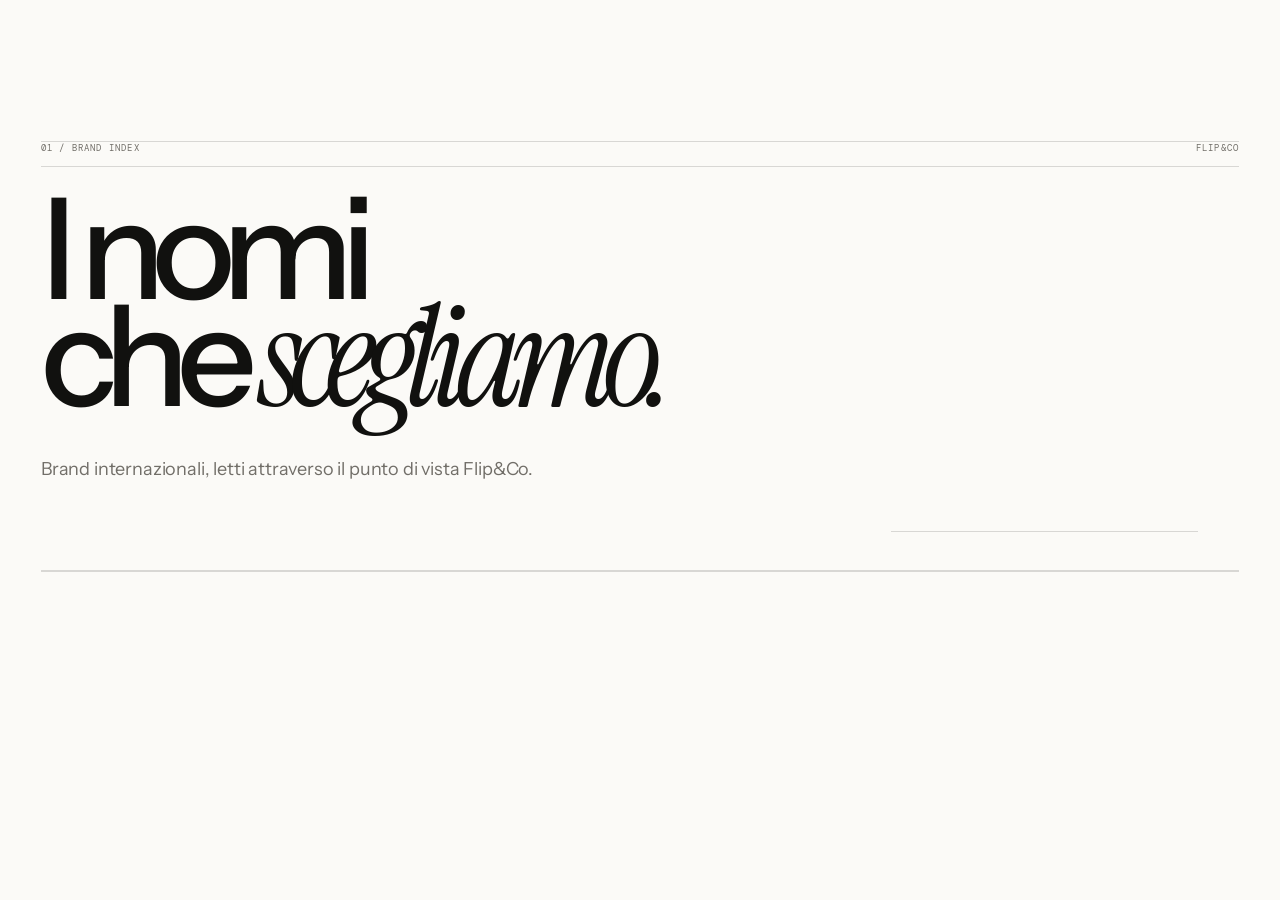
==== brand.html @ 0ce58ebe "Add files via upload" ====
<!DOCTYPE html>
<html lang="it"><head><meta charset="utf-8"/><meta content="width=device-width,initial-scale=1" name="viewport"/><title>Brands — Flip&amp;Co</title><link href="styles.css?v=36" rel="stylesheet"/><meta content="Scopri i brand selezionati da Flip&amp;Co e la loro presenza nell'Online Edit." name="description"/><meta content="#F4F1EA" name="theme-color"/></head><body><div id="siteHeader"></div><main><section class="page-hero wrap"><div class="section-line"><span>01 / BRAND INDEX</span><span>FLIP&amp;CO</span></div><h1>I nomi<br/>che <i>scegliamo.</i></h1><p>Brand internazionali, letti attraverso il punto di vista Flip&amp;Co.</p></section><section class="brands-page wrap" id="brands"></section></main><div id="siteFooter"></div><div id="cartRoot"></div><script src="js/data.js"></script><script src="js/commerce.js"></script><script src="js/site.js"></script><script src="js/brand.js"></script></body></html>
---- styles.css ----
@import url('https://fonts.googleapis.com/css2?family=DM+Mono:wght@400;500&family=Instrument+Sans:wdth,wght@75..100,400..600&family=Instrument+Serif:ital@0;1&display=swap');
:root{--paper:#f1eee8;--white:#fff;--ink:#0a0a0a;--soft:#c9c4bb;--muted:#6e6b65;--line:#d7d2c9;--dark:#0b0b0b;--pad:clamp(16px,3vw,48px);--max:1600px;--ease:cubic-bezier(.2,.72,.2,1)}*{box-sizing:border-box}html{scroll-behavior:smooth}body{margin:0;background:var(--paper);color:var(--ink);font-family:'Instrument Sans',Arial,sans-serif;font-size:14px;line-height:1.35;-webkit-font-smoothing:antialiased}body.no-scroll{overflow:hidden}a{color:inherit;text-decoration:none}button,input{font:inherit;color:inherit}.wrap{width:min(calc(100% - 2 * var(--pad)),var(--max));margin:auto}.utility{height:28px;background:#0a0a0a;color:#aaa69f;display:flex;justify-content:space-between;align-items:center;padding:0 var(--pad);font:9px/1 'DM Mono',monospace;letter-spacing:.08em;text-transform:uppercase}.header{height:74px;background:rgba(241,238,232,.93);backdrop-filter:blur(18px);border-bottom:1px solid var(--line);position:sticky;top:0;z-index:60}.header-inner{height:100%;padding:0 var(--pad);display:grid;grid-template-columns:1fr auto 1fr;align-items:center}.brandmark img{display:block;width:112px;filter:brightness(0)}.menu-btn,.icon,.bag{border:0;background:none;padding:0;cursor:pointer}.menu-btn{width:42px;height:42px;display:grid;align-content:center;gap:7px}.menu-btn i{display:block;width:28px;height:1px;background:var(--ink);transition:.3s}.menu-btn[aria-expanded=true] i:first-child{transform:translateY(4px) rotate(45deg)}.menu-btn[aria-expanded=true] i:last-child{transform:translateY(-4px) rotate(-45deg)}.desktop-nav{display:flex;gap:34px;justify-self:center;font:10px/1 'DM Mono',monospace;letter-spacing:.12em;text-transform:uppercase}.desktop-nav a{position:relative}.desktop-nav a:after{content:'';position:absolute;left:0;right:100%;bottom:-8px;height:1px;background:var(--ink);transition:right .35s var(--ease)}.desktop-nav a:hover:after{right:0}.head-actions{display:flex;justify-self:end;align-items:center;gap:20px}.icon svg,.bag svg{width:22px;height:22px;fill:none;stroke:currentColor;stroke-width:1.4}.bag{display:flex;align-items:start;gap:5px}.bag b{font:10px 'DM Mono',monospace}.overlay{position:fixed;inset:0;background:rgba(0,0,0,.35);z-index:65;opacity:0;visibility:hidden;transition:.35s}.overlay.open{opacity:1;visibility:visible}.mega,.search{position:fixed;z-index:70;top:102px;left:0;right:0;background:var(--paper);border-bottom:1px solid var(--line);transform:translateY(-110%);visibility:hidden;transition:transform .5s var(--ease),visibility .5s}.mega.open,.search.open{transform:none;visibility:visible}.mega-top{display:flex;justify-content:space-between;align-items:center;font:10px 'DM Mono',monospace;letter-spacing:.14em}.mega-top button{border:0;background:none;font:10px 'DM Mono',monospace;letter-spacing:.14em;cursor:pointer}.mega-grid{padding:56px var(--pad) 70px;display:grid;grid-template-columns:1.3fr 1fr 1fr;gap:50px}.mega-grid small{font:9px 'DM Mono',monospace;color:var(--muted);letter-spacing:.15em}.mega-grid a{display:block;font-size:clamp(38px,5.3vw,82px);line-height:.83;letter-spacing:-.065em;margin-top:14px}.mega-note p{font-size:18px;line-height:1.2;margin:25px 0}.search-inner{padding:28px var(--pad) 60px}.search-inner>input{width:100%;border:0;border-bottom:1px solid var(--ink);background:none;outline:none;padding:24px 0 16px;font-size:clamp(40px,6vw,92px);line-height:.9;letter-spacing:-.07em}.search-row{display:grid;grid-template-columns:58px 1fr auto;align-items:center;gap:16px;border-bottom:1px solid var(--line);padding:12px 0}.search-row img{width:58px;height:70px;object-fit:cover;background:white}.search-row small,.search-row b{display:block}.search-row small{font:9px 'DM Mono',monospace;color:var(--muted);letter-spacing:.1em}.search-row b{font-size:14px;font-weight:600}.search-row strong{font-size:11px}.muted{color:var(--muted)}
/* common */.section-line{display:flex;justify-content:space-between;gap:20px;border-bottom:1px solid var(--line);padding-bottom:12px;font:9px 'DM Mono',monospace;letter-spacing:.13em;text-transform:uppercase;color:var(--muted)}.eyebrow{font:9px 'DM Mono',monospace;letter-spacing:.14em;text-transform:uppercase;color:var(--muted)}.arrow{display:inline-flex;align-items:center;gap:10px;width:max-content;border-bottom:1px solid currentColor;padding-bottom:8px;font:10px 'DM Mono',monospace;letter-spacing:.12em}.button{display:inline-flex;align-items:center;justify-content:center;gap:12px;border:0;padding:17px 20px;font:10px 'DM Mono',monospace;letter-spacing:.12em;cursor:pointer}.button.dark{background:var(--ink);color:#fff}.button.light{background:#fff;color:#000}.button.full{width:100%}
/* HOME HERO */.hero-stage{min-height:calc(100svh - 102px);display:grid;grid-template-columns:45% 55%;position:relative;overflow:hidden;background:#111;color:#fff}.hero-side{position:relative;z-index:3;padding:34px var(--pad) 42px;display:flex;flex-direction:column;justify-content:space-between}.hero-side .eyebrow{color:#888}.hero-title{font-size:clamp(64px,9vw,150px);line-height:.76;letter-spacing:-.085em}.hero-title span{display:block}.hero-title em{font-style:normal;font-size:.38em;letter-spacing:-.04em;display:block;margin-left:28%;color:#aaa}.hero-side-bottom{display:flex;justify-content:space-between;gap:30px;align-items:end}.hero-side-bottom p{margin:0;color:#a5a19a;font-size:12px;line-height:1.25}.hero-side-bottom .arrow{color:#fff}.hero-image{position:relative;overflow:hidden;background:#ebe8e2;display:block}.hero-image img{width:100%;height:100%;object-fit:cover;display:block;filter:saturate(.82);transform:scale(1.01);transition:transform 1.3s var(--ease)}.hero-image:hover img{transform:scale(1.04)}.hero-frame{position:absolute;inset:24px;border:1px solid rgba(255,255,255,.35);pointer-events:none}.hero-product{position:absolute;left:28px;right:28px;bottom:30px;z-index:2;text-shadow:0 2px 14px rgba(0,0,0,.2)}.hero-product small{font:9px 'DM Mono',monospace;letter-spacing:.12em}.hero-product h1{font-size:clamp(32px,4vw,65px);line-height:.82;letter-spacing:-.065em;margin:10px 0 18px;max-width:700px}.hero-product span{font:10px 'DM Mono',monospace;letter-spacing:.12em;border-bottom:1px solid #fff;padding-bottom:7px}.hero-counter{position:absolute;top:30px;right:28px;font:10px 'DM Mono',monospace;z-index:3}.hero-stamp{position:absolute;right:20px;bottom:20px;z-index:5;writing-mode:vertical-rl;transform:rotate(180deg);font:8px 'DM Mono',monospace;letter-spacing:.16em;color:#77736d}.hero-stamp span{color:#111}
/* HOME BODY */.manifesto{padding:clamp(110px,15vw,220px) 0}.manifesto-grid{display:grid;grid-template-columns:1.15fr .85fr;gap:8vw;margin-top:55px}.manifesto h2{font-size:clamp(75px,11vw,180px);line-height:.73;letter-spacing:-.09em;margin:0}.manifesto h2 i,.page-hero h1 i,.closing-home h2 i{font-style:normal;color:#77736d}.manifesto p{font-size:clamp(19px,2vw,28px);line-height:1.12;letter-spacing:-.03em;max-width:550px;margin:0 0 35px}.new-edit{padding-bottom:160px}.edit-grid{display:grid;grid-template-columns:1.1fr .9fr;gap:12px;margin-top:24px}.edit-card{display:block}.edit-card.offset{margin-top:110px}.edit-img{background:#fff;overflow:hidden;aspect-ratio:4/5}.edit-card img{width:100%;height:100%;object-fit:cover;display:block;transition:transform .9s var(--ease)}.edit-card:hover img{transform:scale(1.025)}.edit-meta{padding:13px 0 0;border-top:1px solid var(--ink);display:grid;grid-template-columns:1fr auto;gap:8px}.edit-meta small{font:9px 'DM Mono',monospace;color:var(--muted)}.edit-meta b{grid-column:1/-1;font-size:clamp(24px,3vw,46px);line-height:.88;letter-spacing:-.055em}.edit-meta span{grid-column:1/-1;font:9px 'DM Mono',monospace;letter-spacing:.1em}.rail-section{padding:0 0 160px;overflow:hidden}.rail-head{display:flex;justify-content:space-between;align-items:end}.rail-head h2{font-size:clamp(62px,8vw,125px);line-height:.72;letter-spacing:-.08em;margin:28px 0 0}.rail{display:grid;grid-auto-flow:column;grid-auto-columns:minmax(280px,27vw);gap:12px;overflow:auto;padding:50px max(var(--pad),calc((100vw - var(--max))/2 + var(--pad))) 12px;scrollbar-width:none}.rail::-webkit-scrollbar{display:none}.rail-card{position:relative}.rail-no{font:9px 'DM Mono',monospace;color:var(--muted);margin-bottom:8px}.rail-img{background:#fff;aspect-ratio:3/4;overflow:hidden}.rail-img img{width:100%;height:100%;object-fit:cover;display:block;transition:transform .8s var(--ease)}.rail-card:hover img{transform:scale(1.025)}.rail-info{padding-top:11px}.rail-info small,.rail-info b{display:block}.rail-info small{font:9px 'DM Mono',monospace;color:var(--muted)}.rail-info b{font-size:14px;margin-top:4px}.statement-dark{background:#0b0b0b;color:#fff;padding:clamp(110px,15vw,210px) 0}.statement-dark .section-line{border-color:#292929;color:#777}.dark-grid{display:grid;grid-template-columns:1.3fr .7fr;gap:10vw;align-items:end;margin-top:60px}.giant{font-size:clamp(90px,15vw,240px);line-height:.68;letter-spacing:-.1em}.giant em{font-style:normal;color:#888}.dark-grid p{font-size:clamp(20px,2vw,30px);line-height:1.05;letter-spacing:-.035em;margin:0 0 40px}.worlds{padding:160px 0}.world-links{margin-top:35px;border-top:1px solid var(--ink)}.world-links a{display:grid;grid-template-columns:60px 1fr 30px;align-items:center;border-bottom:1px solid var(--ink);padding:22px 0}.world-links small{font:9px 'DM Mono',monospace;color:var(--muted)}.world-links strong{font-size:clamp(48px,8vw,120px);line-height:.8;letter-spacing:-.075em;font-weight:600}.world-links i{font-style:normal;font-size:24px;transition:transform .3s}.world-links a:hover i{transform:translate(5px,-5px)}.brands-home{display:grid;grid-template-columns:.75fr 1.25fr;gap:8vw;padding-bottom:170px}.brand-home-head h2{font-size:clamp(58px,7vw,110px);line-height:.73;letter-spacing:-.08em;margin:30px 0 45px}.brand-list{border-top:1px solid var(--ink)}.brand-list a{display:grid;grid-template-columns:45px 1fr 30px;align-items:center;border-bottom:1px solid var(--ink);padding:17px 0}.brand-list span{font:9px 'DM Mono',monospace;color:var(--muted)}.brand-list b{font-size:clamp(26px,3.3vw,52px);letter-spacing:-.055em}.brand-list i{font-style:normal}.store-section{display:grid;grid-template-columns:1.1fr .9fr;background:#ddd8cf}.store-photo{position:relative;min-height:720px;background:#fff;overflow:hidden}.store-photo img{width:100%;height:100%;object-fit:cover;display:block;filter:grayscale(.08)}.store-photo span{position:absolute;left:18px;bottom:18px;background:#f1eee8;padding:9px 11px;font:9px 'DM Mono',monospace;letter-spacing:.12em}.store-copy{padding:clamp(45px,7vw,110px);display:flex;flex-direction:column;justify-content:end}.store-copy h2{font-size:clamp(62px,8vw,125px);line-height:.72;letter-spacing:-.085em;margin:28px 0}.store-copy p{font-size:18px;line-height:1.15;max-width:520px}.store-data{display:grid;grid-template-columns:auto 1fr;gap:8px 25px;margin:35px 0;font:9px 'DM Mono',monospace;letter-spacing:.09em}.store-data span{color:var(--muted)}.closing-home{background:#0b0b0b;color:#fff;padding:clamp(110px,16vw,220px) 0}.closing-home .section-line{border-color:#292929;color:#777}.closing-home h2{font-size:clamp(100px,16vw,260px);line-height:.65;letter-spacing:-.1em;margin:35px 0 60px}
/* FOOTER */.footer{background:#0b0b0b;color:#fff;padding:90px var(--pad) 24px}.footer-main{max-width:var(--max);margin:auto;display:grid;grid-template-columns:2fr 1fr 1fr 1fr;gap:40px;padding-bottom:100px}.footer-brand img{width:145px;filter:invert(1)}.footer-brand p{color:#777;line-height:1.3;margin-top:22px}.footer small{display:block;color:#666;font:9px 'DM Mono',monospace;letter-spacing:.13em;margin-bottom:18px}.footer a,.footer span{display:block;font-size:11px;margin-bottom:10px}.footer>div:last-child{margin:auto}.footer-bottom{max-width:var(--max);border-top:1px solid #292929;padding-top:16px;display:grid;grid-template-columns:1fr 1fr 1fr;color:#666;font:8px 'DM Mono',monospace;letter-spacing:.1em;text-transform:uppercase}.footer-bottom span:nth-child(2){text-align:center}.footer-bottom span:last-child{text-align:right}
/* SHOP */.page-hero{padding:clamp(90px,12vw,190px) 0 75px}.page-hero h1{font-size:clamp(90px,14vw,220px);line-height:.7;letter-spacing:-.1em;margin:28px 0 45px}.page-hero p{font-size:20px;max-width:620px;line-height:1.1}.shop-bar{display:flex;justify-content:space-between;align-items:center;border-top:1px solid var(--ink);border-bottom:1px solid var(--ink);padding:12px 0;margin-bottom:18px}.filter-group{display:flex;gap:7px;flex-wrap:wrap}.filter-group button,.shop-sort button{border:0;background:none;padding:8px 0;margin-right:18px;font:9px 'DM Mono',monospace;letter-spacing:.12em;cursor:pointer}.filter-group button.active{border-bottom:1px solid var(--ink)}.shop-sort{display:flex;align-items:center;gap:15px}.shop-sort button{margin:0;color:var(--muted)}.shop-grid{display:grid;grid-template-columns:repeat(3,1fr);gap:58px 12px;padding-bottom:160px}.shop-img{position:relative;background:#fff;overflow:hidden;aspect-ratio:4/5}.shop-img img{width:100%;height:100%;object-fit:cover;display:block;transition:transform .8s var(--ease)}.shop-card:hover img{transform:scale(1.025)}.shop-img span{position:absolute;top:12px;left:12px;background:var(--paper);padding:7px 9px;font:8px 'DM Mono',monospace;letter-spacing:.1em}.shop-meta{display:grid;grid-template-columns:1fr auto;gap:12px;padding-top:12px}.shop-meta small,.shop-meta b{display:block}.shop-meta small{font:9px 'DM Mono',monospace;color:var(--muted)}.shop-meta b{font-size:14px;margin-top:5px;font-weight:600;line-height:1.05}.shop-meta strong{font-size:11px;font-weight:600}.empty-grid{grid-column:1/-1;padding:120px 0;color:var(--muted)}
/* COLLECTIONS */.collection-list{padding-bottom:160px}.collection-row{display:grid;grid-template-columns:1fr 1fr;min-height:620px;border-top:1px solid var(--ink)}.collection-row:nth-child(even) .collection-copy{order:2}.collection-row:nth-child(even) .collection-image{order:1}.collection-copy{padding:60px 7vw 60px 0;display:flex;flex-direction:column;justify-content:end}.collection-copy small{font:9px 'DM Mono',monospace;color:var(--muted)}.collection-copy h2{font-size:clamp(65px,9vw,145px);line-height:.7;letter-spacing:-.09em;margin:22px 0}.collection-copy p{font-size:18px;max-width:480px}.collection-copy span{font:9px 'DM Mono',monospace;letter-spacing:.12em;border-bottom:1px solid var(--ink);padding-bottom:8px;width:max-content;margin-top:20px}.collection-image{background:#fff;overflow:hidden}.collection-image img{width:100%;height:100%;object-fit:cover;display:block;transition:transform 1s var(--ease)}.collection-row:hover img{transform:scale(1.025)}
/* COLLECTION DETAIL */.collection-head{display:grid;grid-template-columns:1fr 1fr;min-height:80svh}.collection-head>div:first-child{padding:clamp(50px,7vw,110px) var(--pad);display:flex;flex-direction:column;justify-content:end}.collection-head h1{font-size:clamp(90px,13vw,210px);line-height:.68;letter-spacing:-.1em;margin:25px 0}.collection-head p{font-size:20px;max-width:500px}.collection-feature{background:#fff;overflow:hidden}.collection-feature img{width:100%;height:100%;object-fit:cover;display:block}.collection-products{padding:100px var(--pad) 160px;max-width:var(--max);margin:auto}.collection-grid{display:grid;grid-template-columns:repeat(3,1fr);gap:55px 12px;margin-top:20px}.collection-grid img{width:100%;aspect-ratio:4/5;object-fit:cover;background:#fff;display:block}.collection-grid small,.collection-grid b{display:block}.collection-grid small{font:9px 'DM Mono',monospace;color:var(--muted);margin-top:10px}.collection-grid b{font-size:13px;margin-top:4px}
/* BRAND */.brands-page{padding-bottom:170px}.brands-page>a{display:grid;grid-template-columns:50px 1fr 90px 30px;align-items:center;border-bottom:1px solid var(--ink);padding:18px 0}.brands-page>a:first-child{border-top:1px solid var(--ink)}.brands-page span,.brands-page small{font:9px 'DM Mono',monospace;color:var(--muted)}.brands-page h2{font-size:clamp(45px,7vw,110px);line-height:.8;letter-spacing:-.075em;margin:0}.brands-page i{font-style:normal}
/* PDP */.pdp{display:grid;grid-template-columns:1.18fr .82fr;min-height:calc(100svh - 74px)}.pdp-media{position:sticky;top:74px;height:calc(100svh - 74px);background:#fff;overflow:hidden}.pdp-media img{width:100%;height:100%;object-fit:cover;display:block}.pdp-index{position:absolute;top:20px;left:20px;z-index:2;background:rgba(241,238,232,.85);padding:8px;font:8px 'DM Mono',monospace;letter-spacing:.1em}.pdp-info{padding:clamp(40px,6vw,100px) var(--pad);display:flex;flex-direction:column}.pdp-kicker{font:9px 'DM Mono',monospace;letter-spacing:.12em;color:var(--muted)}.pdp-brand{font-size:16px;margin-top:45px}.pdp-info h1{font-size:clamp(60px,7vw,115px);line-height:.72;letter-spacing:-.09em;margin:12px 0 20px}.pdp-price{font-size:18px;font-weight:600}.pdp-desc{font-size:15px;color:var(--muted);max-width:520px;line-height:1.45;margin:22px 0 40px}.size-head{display:flex;justify-content:space-between;border-top:1px solid var(--ink);padding-top:13px;font:9px 'DM Mono',monospace;letter-spacing:.12em}.size-head a{color:var(--muted)}.sizes{display:grid;grid-template-columns:repeat(4,1fr);gap:5px;margin:12px 0 15px}.size{border:1px solid var(--line);background:transparent;padding:13px 5px;cursor:pointer;font:10px 'DM Mono',monospace}.size:disabled{opacity:.25;cursor:not-allowed}.size.selected{background:var(--ink);color:#fff;border-color:var(--ink)}.added{min-height:18px;margin:10px 0;color:var(--muted);font:9px 'DM Mono',monospace}.delivery{border-top:1px solid var(--line);border-bottom:1px solid var(--line);margin:28px 0}.delivery div{display:grid;grid-template-columns:1fr 1fr;padding:15px 0;border-bottom:1px solid var(--line);font:9px 'DM Mono',monospace}.delivery div:last-child{border-bottom:0}.delivery span{color:var(--muted)}details{border-bottom:1px solid var(--line);padding:16px 0}summary{cursor:pointer;font:9px 'DM Mono',monospace;letter-spacing:.12em}details p{color:var(--muted);font-size:13px;line-height:1.6}.whatsapp-link{margin-top:24px;font:9px 'DM Mono',monospace;text-decoration:underline;letter-spacing:.1em}
/* CART */.cart-backdrop{position:fixed;inset:0;background:rgba(0,0,0,.35);z-index:90;opacity:0;pointer-events:none;transition:.25s}.cart-backdrop.open{opacity:1;pointer-events:auto}.cart{position:fixed;z-index:91;right:0;top:0;width:min(540px,100%);height:100dvh;background:var(--paper);transform:translateX(100%);transition:transform .5s var(--ease);display:flex;flex-direction:column}.cart.open{transform:none}.cart-top{height:74px;border-bottom:1px solid var(--line);padding:0 var(--pad);display:flex;justify-content:space-between;align-items:center;font:9px 'DM Mono',monospace;letter-spacing:.13em}.cart-top button{border:0;background:none;font:9px 'DM Mono',monospace;cursor:pointer}.cart-list{overflow:auto}.cart-row{display:grid;grid-template-columns:82px 1fr;gap:15px;padding:17px var(--pad);border-bottom:1px solid var(--line)}.cart-row img{width:82px;height:104px;object-fit:cover;background:#fff}.cart-row small,.cart-row b,.cart-row span{display:block}.cart-row small{font:9px 'DM Mono',monospace;color:var(--muted)}.cart-row b{font-size:13px;margin:5px 0}.cart-row span{font-size:11px;color:var(--muted)}.cart-row button{border:0;background:none;padding:0;margin-top:12px;text-decoration:underline;font:9px 'DM Mono',monospace}.cart-empty{padding:90px var(--pad);color:var(--muted)}.cart-empty span{font-size:100px;line-height:.7;display:block;color:var(--ink)}.cart-bottom{margin-top:auto;border-top:1px solid var(--line);padding:20px var(--pad)}.cart-bottom>div{display:flex;justify-content:space-between;margin-bottom:16px;font:11px 'DM Mono',monospace}.cart-bottom small{display:block;color:var(--muted);font-size:9px;margin-top:10px}
/* CHECKOUT / LEGAL */.checkout{padding:90px 0 160px}.checkout h1,.legal h1{font-size:clamp(85px,13vw,210px);line-height:.7;letter-spacing:-.1em;margin:30px 0 80px}.checkout-grid{display:grid;grid-template-columns:1fr 1fr;gap:9vw}.form{display:grid;gap:10px}.form label{font:9px 'DM Mono',monospace;letter-spacing:.12em;color:var(--muted);margin-top:10px}.form input{width:100%;border:1px solid var(--line);background:#fff;padding:15px;outline:none}.form input:focus{border-color:var(--ink)}.form .two{display:grid;grid-template-columns:1fr 1fr;gap:10px}.form-note{font:9px 'DM Mono',monospace;color:var(--muted)}.order-summary{border-top:1px solid var(--ink)}.summary-row{display:flex;justify-content:space-between;gap:20px;border-bottom:1px solid var(--line);padding:15px 0;font-size:11px}.summary-row span{display:grid;gap:5px}.summary-row small{font:9px 'DM Mono',monospace;color:var(--muted)}.summary-total{display:flex;justify-content:space-between;padding:20px 0;font:13px 'DM Mono',monospace}.confirmation{padding:100px 0 170px}.confirm-grid{display:grid;grid-template-columns:1.2fr .8fr;gap:10vw;margin-top:80px}.confirm-number{font:10px 'DM Mono',monospace;color:var(--muted)}.confirmation h1{font-size:clamp(90px,14vw,220px);line-height:.68;letter-spacing:-.1em;margin:28px 0}.confirmation h1 i{font-style:normal;color:#777}.confirm-grid>div:last-child{align-self:end}.confirm-grid p{font-size:20px;line-height:1.1;max-width:500px;margin-bottom:35px}.legal{padding:90px 0 170px}.legal-intro{font-size:24px;max-width:700px;line-height:1.1;margin:0 0 100px}.legal-body{max-width:850px}.legal-body section{border-top:1px solid var(--ink);padding:25px 0 40px}.legal-body h2{font-size:30px;letter-spacing:-.04em;margin:0 0 18px}.legal-body p{font-size:15px;color:var(--muted);line-height:1.7;margin:0}.admin{padding:100px 0 180px}.admin h1{font-size:clamp(90px,14vw,220px);line-height:.68;letter-spacing:-.1em}.admin p{font-size:20px;max-width:600px;margin:40px 0}.admin pre{background:#fff;padding:20px;white-space:pre-wrap;margin:30px 0;font:11px 'DM Mono',monospace;max-height:500px;overflow:auto}
/* responsive */
@media(max-width:900px){.desktop-nav{display:none}.hero-stage{grid-template-columns:1fr;min-height:auto}.hero-side{min-height:50svh}.hero-image{height:67svh;min-height:500px}.hero-stamp{display:none}.manifesto-grid,.dark-grid,.brands-home{grid-template-columns:1fr;gap:50px}.edit-grid{grid-template-columns:1fr}.edit-card.offset{margin-top:60px}.store-section{grid-template-columns:1fr}.store-photo{min-height:70svh}.collection-row{grid-template-columns:1fr;min-height:auto}.collection-row:nth-child(even) .collection-copy{order:1}.collection-row:nth-child(even) .collection-image{order:2}.collection-copy{padding:60px 0}.collection-image{min-height:70svh}.collection-head{grid-template-columns:1fr}.collection-head>div:first-child{min-height:65svh}.collection-feature{min-height:65svh}.collection-grid{grid-template-columns:repeat(2,1fr)}.pdp{display:block}.pdp-media{position:relative;top:auto;height:auto;aspect-ratio:4/5}.pdp-info{padding:45px var(--pad) 100px}.checkout-grid,.confirm-grid{grid-template-columns:1fr}.footer-main{grid-template-columns:1fr 1fr}.footer-brand{grid-column:1/-1}}
@media(max-width:560px){:root{--pad:16px}.utility{overflow:hidden;gap:25px;justify-content:flex-start;white-space:nowrap}.utility span:nth-child(3){display:none}.header{height:68px}.mega,.search{top:96px}.brandmark img{width:104px}.head-actions{gap:14px}.hero-side{min-height:46svh;padding-top:24px}.hero-title{font-size:clamp(58px,17vw,90px)}.hero-side-bottom{align-items:end}.hero-side-bottom p{font-size:11px}.hero-image{height:66svh;min-height:470px}.hero-frame{inset:12px}.hero-product{left:17px;right:17px;bottom:20px}.hero-product h1{font-size:38px}.hero-counter{top:18px;right:17px}.manifesto{padding:100px 0}.manifesto-grid{margin-top:38px}.manifesto h2{font-size:clamp(68px,20vw,100px)}.manifesto p{font-size:19px}.new-edit{padding-bottom:110px}.edit-meta b{font-size:30px}.rail-section{padding-bottom:110px}.rail-head{display:block}.rail-head h2{font-size:64px}.rail-head .arrow{margin-top:28px}.rail{grid-auto-columns:78vw;padding-top:36px}.statement-dark{padding:105px 0}.giant{font-size:clamp(82px,25vw,120px)}.dark-grid p{font-size:20px}.worlds{padding:110px 0}.world-links strong{font-size:52px}.world-links a{grid-template-columns:35px 1fr 25px}.brands-home{padding-bottom:110px}.brand-home-head h2{font-size:65px}.brand-list b{font-size:30px}.store-photo{min-height:62svh}.store-copy{padding:45px 16px;min-height:580px}.store-copy h2{font-size:66px}.closing-home{padding:110px 0}.closing-home h2{font-size:108px}.footer{padding-top:65px}.footer-main{grid-template-columns:1fr;gap:35px;padding-bottom:65px}.footer-brand{grid-column:auto}.footer-bottom{grid-template-columns:1fr;gap:9px}.footer-bottom span{text-align:left!important}.page-hero{padding:70px 0 55px}.page-hero h1{font-size:clamp(75px,22vw,115px)}.page-hero p{font-size:18px}.shop-bar{display:block}.shop-sort{justify-content:space-between;margin-top:10px}.shop-grid{grid-template-columns:repeat(2,1fr);gap:42px 8px}.shop-meta{display:block}.shop-meta strong{display:block;margin-top:7px}.collection-copy h2{font-size:70px}.collection-image{min-height:60svh}.collection-grid{gap:38px 8px}.collection-grid b{font-size:12px}.brands-page>a{grid-template-columns:30px 1fr 30px}.brands-page small{display:none}.brands-page h2{font-size:44px}.pdp-info h1{font-size:clamp(58px,17vw,88px)}.delivery div{grid-template-columns:1fr;gap:6px}.sizes{grid-template-columns:repeat(3,1fr)}.checkout{padding-top:70px}.checkout h1,.legal h1{font-size:85px}.form .two{grid-template-columns:1fr}.confirmation{padding-top:70px}.confirmation h1{font-size:95px}.confirm-grid{margin-top:50px}.confirm-grid p{font-size:18px}.legal-intro{font-size:20px;margin-bottom:65px}.mega-grid{grid-template-columns:1fr;padding:40px 16px 55px;gap:34px}.mega-grid a{font-size:46px}.search-inner>input{font-size:48px}}
@media(prefers-reduced-motion:reduce){*,*:before,*:after{scroll-behavior:auto!important;transition:none!important}}

/* =========================================================
   FLIP&CO — FINAL ART DIRECTION / EDIT 01
   ========================================================= */
:root{--paper:#eeeae2;--ink:#090909;--line:#cfc9bf;--accent:#111;--serif:Georgia,'Times New Roman',serif}
body{background:var(--paper);letter-spacing:-.012em}
.utility{background:#080808;color:#d6d1c8;height:30px;font-size:8px;letter-spacing:.16em}
.header{height:78px;background:rgba(238,234,226,.9);border-bottom-color:#c8c1b7}
.brandmark img{width:126px}
.desktop-nav{font-size:9px;gap:38px}
.desktop-nav a:nth-child(1){font-weight:700}
.hero-stage{min-height:calc(100svh - 108px);grid-template-columns:31% 61% 8%;gap:0;background:#e5e0d7;position:relative;overflow:hidden}
.hero-side{padding:clamp(30px,5vw,80px) var(--pad) 50px;display:flex;flex-direction:column;justify-content:space-between;border-right:1px solid #c8c1b7;z-index:2}
.hero-title{font-size:clamp(70px,8.3vw,150px);line-height:.79;letter-spacing:-.09em;display:flex;flex-direction:column;text-transform:uppercase}
.hero-title em{font-family:var(--serif);font-weight:400;font-style:italic;margin-left:19%;font-size:.72em;line-height:.75}
.hero-intro{display:flex;justify-content:space-between;align-items:flex-end;gap:20px}.hero-intro p{max-width:260px;margin:0;font-size:12px;line-height:1.35;color:#4d4a45}.hero-intro .arrow{white-space:nowrap}
.hero-image{height:100%;min-height:inherit;background:#d7d2ca;position:relative;overflow:hidden;display:block}
.hero-image>img{width:100%;height:100%;object-fit:cover;object-position:center;display:block;filter:saturate(.86) contrast(1.02)}
.hero-image:after{content:'';position:absolute;inset:0;background:linear-gradient(180deg,rgba(0,0,0,.03),transparent 42%,rgba(0,0,0,.32));pointer-events:none}
.hero-frame{inset:20px;position:absolute;border:1px solid rgba(255,255,255,.58);z-index:2}.hero-grain{position:absolute;inset:0;opacity:.09;z-index:2;background-image:url("data:image/svg+xml,%3Csvg xmlns='http://www.w3.org/2000/svg' width='160' height='160'%3E%3Cfilter id='n'%3E%3CfeTurbulence type='fractalNoise' baseFrequency='.9' numOctaves='3' stitchTiles='stitch'/%3E%3C/filter%3E%3Crect width='100%25' height='100%25' filter='url(%23n)' opacity='.35'/%3E%3C/svg%3E")}
.hero-product{position:absolute;z-index:4;left:34px;bottom:30px;color:#fff;text-shadow:0 1px 18px rgba(0,0,0,.3)}.hero-product small{font:9px 'DM Mono',monospace;letter-spacing:.14em;text-transform:uppercase}.hero-product h1{font-size:clamp(42px,5vw,88px);line-height:.85;letter-spacing:-.07em;margin:9px 0 16px}.hero-product span{font:9px 'DM Mono',monospace;letter-spacing:.13em}.hero-counter{position:absolute;right:34px;top:32px;z-index:4;color:#fff;font:10px 'DM Mono',monospace;letter-spacing:.14em}.hero-stamp{padding:30px 14px;display:flex;flex-direction:column;justify-content:flex-end;gap:9px;font:8px 'DM Mono',monospace;letter-spacing:.12em;writing-mode:vertical-rl;transform:rotate(180deg)}
.manifesto{padding-top:150px;padding-bottom:150px}.manifesto h2{font-size:clamp(72px,9vw,150px);line-height:.77;letter-spacing:-.09em}.manifesto h2 i,.closing-home h2 i,.giant em,.street-intro h2 i{font-family:var(--serif);font-weight:400}.manifesto-grid{gap:9vw}
.new-edit{padding-bottom:150px}.edit-grid{gap:2px}.edit-card{background:#ddd8cf}.edit-img{aspect-ratio:1/1.18;position:relative;overflow:hidden}.edit-img img{width:100%;height:100%;object-fit:cover;display:block;transition:transform .8s var(--ease)}.edit-card:hover .edit-img img,.rail-card:hover img,.kids-card:hover img,.street-card:hover img{transform:scale(1.035)}.edit-index{position:absolute;top:15px;right:15px;background:#fff;padding:8px 10px;font:9px 'DM Mono',monospace}.edit-meta{padding:18px 18px 24px}.edit-meta b{font-size:clamp(28px,3vw,50px);line-height:.9;letter-spacing:-.06em}.edit-meta span{font:9px 'DM Mono',monospace;letter-spacing:.08em}.rail-section{background:#e2ddd5;padding:100px 0 150px}.rail-head h2{font-size:clamp(72px,9vw,145px);line-height:.76;letter-spacing:-.09em}.rail{grid-auto-columns:minmax(300px,26vw);padding:0 max(var(--pad),calc((100vw - var(--max))/2));gap:18px}.rail-card{background:#f6f3ed}.rail-img{aspect-ratio:4/5;overflow:hidden;background:#ddd}.rail-img img{width:100%;height:100%;object-fit:cover;transition:transform .8s var(--ease)}.rail-info{padding:14px 15px 20px;display:grid;gap:6px}.rail-info small,.rail-info span{font:8px 'DM Mono',monospace;letter-spacing:.12em;text-transform:uppercase;color:#69655f}.rail-info b{font-size:18px;line-height:1;letter-spacing:-.035em}.rail-no{position:absolute;margin:12px;z-index:2;font:8px 'DM Mono',monospace;background:#fff;padding:6px 8px}
.statement-dark{background:#0b0b0b;color:#f3f0e9;padding:150px 0}.statement-dark .section-line{border-color:#333}.giant{font-size:clamp(90px,13vw,220px);line-height:.7;letter-spacing:-.105em}.dark-grid{gap:12vw}.dark-grid p{font-size:21px;max-width:470px;color:#aaa59d}.button.light{border-color:#777;color:#fff}.worlds{padding-top:150px;padding-bottom:150px}.world-links a{border-bottom:1px solid var(--ink);padding:30px 0;display:grid;grid-template-columns:55px 1fr 35px;align-items:center}.world-links strong{font-size:clamp(65px,9vw,145px);letter-spacing:-.09em;line-height:.8}.world-links i{font-style:normal;font-size:28px}.brands-home{padding-bottom:160px}.brand-home-head h2{font-size:clamp(70px,9vw,145px);line-height:.76;letter-spacing:-.09em}.brand-list a{border-bottom:1px solid var(--ink);padding:22px 0;display:grid;grid-template-columns:55px 1fr 35px;align-items:center}.brand-list b{font-size:clamp(28px,4vw,65px);letter-spacing:-.065em}.brand-list i{font-style:normal;font-size:22px}
.editorial-band{padding:20px 0 150px}.kids-edit{display:grid;grid-template-columns:repeat(4,1fr);gap:10px;margin-top:30px}.kids-card{display:block}.kids-card>div{aspect-ratio:4/5;overflow:hidden;background:#ddd}.kids-card img{width:100%;height:100%;object-fit:cover;display:block;transition:transform .8s var(--ease)}.kids-card small{display:block;margin-top:12px;font:8px 'DM Mono',monospace;letter-spacing:.12em;color:#6a665f}.kids-card b{display:block;margin-top:7px;font-size:17px;line-height:1.02}.editorial-dark{background:#111;color:#f1eee7;padding:120px 0 145px}.editorial-dark .section-line{border-color:#363636}.street-intro{display:flex;justify-content:space-between;align-items:flex-end;gap:50px;margin:65px 0 45px}.street-intro h2{font-size:clamp(85px,11vw,180px);line-height:.72;letter-spacing:-.1em;margin:0}.street-intro p{max-width:360px;color:#a8a39b;font-size:17px}.street-edit{display:grid;grid-template-columns:repeat(4,1fr);gap:10px}.street-card>div{aspect-ratio:4/5;overflow:hidden;background:#222}.street-card img{width:100%;height:100%;object-fit:cover;transition:transform .8s var(--ease)}.street-card span{display:block;padding-top:11px;font:8px 'DM Mono',monospace;letter-spacing:.1em;color:#aaa59d;text-transform:uppercase}
.store-section{padding-top:150px;padding-bottom:160px}.store-photo{min-height:720px}.store-copy h2{font-size:clamp(70px,9vw,145px);line-height:.75;letter-spacing:-.09em}.store-copy p{font-size:20px;max-width:510px}.store-data{display:grid;grid-template-columns:1fr 1fr;border-top:1px solid var(--ink);border-bottom:1px solid var(--ink);margin:50px 0 28px}.store-data>*{padding:14px 0;font:9px 'DM Mono',monospace;letter-spacing:.08em}.closing-home{padding:150px 0;background:#080808;color:#f4f0e8}.closing-home h2{font-size:clamp(100px,14vw,230px);line-height:.68;letter-spacing:-.1em}.footer{background:#111;color:#f2eee7}.footer a,.footer span{color:#aaa59d}.footer-brand p{color:#aaa59d}.footer-bottom{border-color:#333}
@media(max-width:900px){.hero-stage{grid-template-columns:1fr}.hero-side{min-height:43svh;border-right:0;border-bottom:1px solid #c8c1b7}.hero-image{height:68svh;min-height:510px}.hero-stamp{display:none}.kids-edit,.street-edit{grid-template-columns:repeat(2,1fr)}.street-intro{display:block}.street-intro p{margin-top:35px}.hero-intro{align-items:flex-end}.hero-title{font-size:clamp(64px,15vw,115px)}}
@media(max-width:560px){.hero-side{min-height:49svh;padding-top:24px}.hero-title{font-size:clamp(58px,17vw,91px)}.hero-intro{gap:12px}.hero-intro p{max-width:190px}.hero-image{height:65svh;min-height:480px}.hero-product h1{font-size:40px}.hero-frame{inset:12px}.hero-product{left:18px;bottom:18px}.hero-counter{right:18px;top:18px}.kids-edit,.street-edit{grid-template-columns:1fr 1fr;gap:8px}.kids-card b{font-size:14px}.street-card span{font-size:7px}.editorial-band{padding-bottom:100px}.editorial-dark{padding:95px 0}.street-intro h2{font-size:80px}.manifesto{padding-top:100px;padding-bottom:100px}.worlds,.brands-home,.store-section{padding-top:100px;padding-bottom:110px}}

/* FLIP&CO V5 / CONVERSION + POLISH */
::selection{background:#0a0a0a;color:#f3f0e9}
.shop-bar{position:sticky;top:74px;z-index:40;background:rgba(241,238,232,.96);backdrop-filter:blur(14px)}
.shop-img{box-shadow:inset 0 0 0 1px rgba(10,10,10,.04)}
.shop-img span{z-index:2}
.shop-img .sale-dot{position:absolute;right:12px;top:12px;left:auto;background:#0a0a0a;color:#fff;padding:7px 9px;font:8px 'DM Mono',monospace;letter-spacing:.1em;font-style:normal}
.shop-meta strong{white-space:nowrap}
.shop-meta del,.pdp-price del{color:var(--muted);font-weight:400}
.source-note{font:9px/1.45 'DM Mono',monospace;letter-spacing:.03em;color:var(--muted);border-left:1px solid var(--ink);padding-left:12px;margin:-15px 0 32px;max-width:540px}
.official-link,.whatsapp-link{display:block;border-top:1px solid var(--ink);padding:15px 0;font:9px 'DM Mono',monospace;letter-spacing:.12em}
.official-link{margin-top:28px}
.whatsapp-link{color:var(--muted)}
.cookie-bar{position:fixed;left:18px;right:18px;bottom:18px;z-index:100;background:#0a0a0a;color:#f4f0e8;padding:14px 16px;display:flex;justify-content:space-between;align-items:center;gap:24px;box-shadow:0 15px 50px rgba(0,0,0,.2)}
.cookie-bar>div:first-child{display:grid;gap:5px}
.cookie-bar b,.cookie-bar a,.cookie-bar button{font:8px 'DM Mono',monospace;letter-spacing:.12em;text-transform:uppercase}
.cookie-bar span{font:10px/1.35 Manrope,Arial,sans-serif;color:#aaa59d}
.cookie-bar>div:last-child{display:flex;align-items:center;gap:18px;flex:none}
.cookie-bar a{color:#aaa59d}
.cookie-bar button{border:1px solid #777;background:#f4f0e8;color:#0a0a0a;padding:9px 13px;cursor:pointer}
.pdp-info{background:var(--paper)}
.pdp-media img{background:#fff}
.hero-image img,.edit-img img,.rail-img img,.kids-card img,.street-card img{background:#fff}
@media(max-width:900px){
 .shop-bar{top:74px}
 .pdp{grid-template-columns:1fr}
 .pdp-media{position:relative;top:0;height:72svh;min-height:480px}
 .pdp-info{padding-bottom:100px}
 .shop-grid{grid-template-columns:repeat(2,1fr);gap:38px 8px}
 .checkout-grid{grid-template-columns:1fr;gap:70px}
}
@media(max-width:560px){
 .utility span:nth-child(2){display:none}
 .utility{font-size:8px}
 .desktop-nav{display:none}
 .header-inner{grid-template-columns:1fr auto 1fr}
 .brandmark img{width:100px}
 .shop-bar{position:relative;top:0}
 .shop-grid{padding-bottom:100px}
 .shop-meta{gap:5px}
 .shop-meta b{font-size:12px}
 .shop-meta strong{font-size:10px}
 .cookie-bar{left:0;right:0;bottom:0;padding:14px;align-items:flex-end}
 .cookie-bar span{max-width:240px}
 .cookie-bar>div:last-child{gap:10px}
 .pdp-media{height:62svh;min-height:420px}
 .pdp-info h1{font-size:clamp(58px,17vw,88px)}
}

/* ===== V6 HUMAN COMMERCE ===== */
.new-hero{min-height:calc(100svh - 74px);display:grid;grid-template-columns:1fr 1fr;background:var(--paper)}
.hero-copy{padding-top:clamp(50px,8vw,110px);padding-bottom:80px;display:flex;flex-direction:column;justify-content:center}
.hero-kicker{font:10px 'DM Mono',monospace;letter-spacing:.16em;margin-top:clamp(55px,8vw,100px)}
.new-hero h1{font-size:clamp(72px,10vw,170px);line-height:.78;letter-spacing:-.09em;margin:24px 0 30px;max-width:850px}
.new-hero h1 i,.human-grid h2 i,.selection-heading h2 i,.look-head h2 i,.rail-head h2 i,.store-copy h2 i,.closing-home h2 i{font-style:normal;font-weight:400}
.hero-lead{font-size:clamp(17px,1.7vw,23px);line-height:1.35;max-width:580px;color:var(--muted)}
.hero-actions{display:flex;align-items:center;gap:28px;flex-wrap:wrap;margin-top:35px}
.text-link,.arrow{font:9px 'DM Mono',monospace;letter-spacing:.1em}
.hero-visual{position:relative;display:block;background:#fff;overflow:hidden;min-height:680px}
.hero-visual img{width:100%;height:100%;object-fit:cover;display:block;transition:transform 1.2s var(--ease)}
.hero-visual:hover img{transform:scale(1.025)}
.hero-overlay{position:absolute;inset:20px;display:flex;justify-content:space-between;align-items:flex-start;font:8px 'DM Mono',monospace;letter-spacing:.12em;pointer-events:none}
.hero-product{position:absolute;bottom:26px;left:26px;right:26px;background:rgba(243,240,234,.93);padding:18px 20px;display:grid;grid-template-columns:1fr 2fr auto;align-items:center;gap:18px}
.hero-product small,.hero-product span{font:9px 'DM Mono',monospace;letter-spacing:.08em}
.hero-product b{font-size:18px}
.human-intro{padding-top:130px;padding-bottom:130px}
.human-grid,.look-head,.selection-heading{display:grid;grid-template-columns:1.2fr .8fr;gap:60px;margin-top:45px}
.human-grid h2,.selection-heading h2{font-size:clamp(50px,7vw,110px);line-height:.82;letter-spacing:-.08em;margin:0}
.human-grid p,.selection-heading p,.look-head p{font-size:19px;line-height:1.45;max-width:530px;margin:0}
.muted{color:var(--muted);font-size:14px!important;margin-top:28px!important}
.audience-strip{background:var(--ink);color:#fff;padding:85px 0}
.audience-grid{display:grid;grid-template-columns:repeat(3,1fr);margin-top:35px}
.audience-grid a{color:#fff;border-right:1px solid rgba(255,255,255,.25);padding:18px 28px;display:grid;grid-template-columns:35px 1fr 25px;align-items:end;min-height:130px}
.audience-grid a:last-child{border-right:0}
.audience-grid span{font:9px 'DM Mono',monospace;align-self:start;opacity:.6}
.audience-grid strong{font-size:clamp(38px,5vw,80px);letter-spacing:-.07em;line-height:.8}
.audience-grid i{font-style:normal;font-size:20px}
.selection-section{padding-top:120px;padding-bottom:140px}
.selection-heading{margin-bottom:65px}
.center-link{text-align:center;margin-top:55px}
.edit-badge{position:absolute;right:12px;top:12px;background:var(--paper);padding:8px;font:8px 'DM Mono',monospace;letter-spacing:.08em}
.look-section{background:#e9e4dc;padding:120px 0 140px}
.look-head h2{font-size:clamp(70px,9vw,145px);line-height:.76;letter-spacing:-.09em;margin:0}
.look-options{display:grid;grid-template-columns:repeat(3,1fr);gap:1px;background:var(--ink);margin-top:70px;border:1px solid var(--ink)}
.look-options>div{background:var(--paper);padding:28px;min-height:310px;display:flex;flex-direction:column}
.look-options span{font:9px 'DM Mono',monospace;color:var(--muted)}
.look-options b{font-size:25px;letter-spacing:-.04em;margin-top:65px}
.look-options p{font-size:14px;line-height:1.45;color:var(--muted);max-width:320px}
.look-options .arrow{margin-top:auto}
.rail-section{padding:120px 0 150px}
.rail-section .rail-head{display:flex;justify-content:space-between;align-items:end;margin-bottom:50px}
.rail-head h2{font-size:clamp(55px,7vw,105px);line-height:.8;letter-spacing:-.08em;margin:35px 0 0}
.store-copy h2{font-size:clamp(52px,6vw,92px);line-height:.82;letter-spacing:-.08em;margin:35px 0}
.store-points{border-top:1px solid var(--ink);border-bottom:1px solid var(--ink);margin:45px 0}
.store-points div{display:grid;grid-template-columns:1fr 1fr;padding:16px 0;border-bottom:1px solid var(--line);font:10px 'DM Mono',monospace}
.store-points div:last-child{border-bottom:0}
.store-points span{color:var(--muted)}
.closing-home p{font-size:19px;max-width:460px;margin:25px 0}
.outline-light{border:1px solid rgba(255,255,255,.45);color:#fff;background:transparent}
.pdp-human{border-top:1px solid var(--ink);border-bottom:1px solid var(--line);padding:18px 0;margin:0 0 25px;display:grid;grid-template-columns:1fr 1fr;gap:8px;font:10px 'DM Mono',monospace}
.pdp-human b{grid-column:1/-1}
.pdp-human span{color:var(--muted)}
.pdp-human a{text-align:right}
@media(max-width:800px){
 .new-hero{display:block}.hero-copy{min-height:auto;padding-top:45px;padding-bottom:55px}.new-hero h1{font-size:clamp(62px,17vw,105px)}.hero-visual{min-height:70svh}.hero-product{grid-template-columns:1fr auto}.hero-product small{display:none}.hero-product b{font-size:15px}.hero-product span{font-size:8px}
 .human-intro,.selection-section,.look-section,.rail-section{padding-top:75px;padding-bottom:85px}
 .human-grid,.look-head,.selection-heading{grid-template-columns:1fr;gap:28px}
 .human-grid h2,.selection-heading h2{font-size:clamp(55px,14vw,88px)}
 .audience-grid{grid-template-columns:1fr}.audience-grid a{border-right:0;border-bottom:1px solid rgba(255,255,255,.25);min-height:95px;padding:18px 0}.audience-grid a:last-child{border-bottom:0}
 .look-options{grid-template-columns:1fr}.look-options>div{min-height:260px}
 .rail-section .rail-head{align-items:start;flex-direction:column;gap:25px}
 .store-points div{grid-template-columns:1fr;gap:6px}
 .pdp-human{grid-template-columns:1fr}.pdp-human a{text-align:left}
}

/* ===== V7 PERSONALITY + DISCOVERY ===== */
.quick-start{padding:110px 0 125px}
.quick-head{display:grid;grid-template-columns:1.2fr .8fr;gap:60px;margin:45px 0 55px}
.quick-head h2{font-size:clamp(58px,8vw,125px);line-height:.77;letter-spacing:-.09em;margin:0}
.quick-head h2 i{font-style:normal;font-weight:400}
.quick-head p{font-size:19px;line-height:1.45;max-width:520px;margin:0}
.quick-grid{display:grid;grid-template-columns:repeat(4,1fr);gap:1px;background:var(--ink);border:1px solid var(--ink)}
.quick-grid a{background:var(--paper);min-height:220px;padding:22px;display:flex;flex-direction:column;color:var(--ink);transition:background .3s,color .3s,transform .3s}
.quick-grid a:hover{background:var(--ink);color:#fff;transform:translateY(-4px)}
.quick-grid span,.quick-grid em{font:9px 'DM Mono',monospace;letter-spacing:.1em}
.quick-grid b{font-size:clamp(25px,2.8vw,46px);letter-spacing:-.06em;line-height:.9;margin-top:auto}
.quick-grid em{font-style:normal;margin-top:18px}
.look-finder{background:var(--ink);color:#fff;padding:120px 0}
.finder-shell{display:grid;grid-template-columns:.9fr 1.1fr;gap:80px;margin-top:55px}
.finder-copy h2{font-size:clamp(65px,8vw,125px);line-height:.75;letter-spacing:-.09em;margin:25px 0}
.finder-copy h2 i{font-style:normal;font-weight:400}
.finder-copy p{font-size:18px;line-height:1.45;max-width:460px;opacity:.7}
.finder-label{font:9px 'DM Mono',monospace;letter-spacing:.13em;opacity:.55}
.finder-ui{border-top:1px solid rgba(255,255,255,.25)}
.finder-step{padding:25px 0;border-bottom:1px solid rgba(255,255,255,.2)}
.finder-step>span{font:9px 'DM Mono',monospace;letter-spacing:.1em;opacity:.55}
.finder-buttons{display:flex;gap:6px;flex-wrap:wrap;margin-top:16px}
.finder-buttons button{border:1px solid rgba(255,255,255,.3);background:transparent;color:#fff;padding:13px 16px;font:9px 'DM Mono',monospace;letter-spacing:.08em;cursor:pointer;transition:.2s}
.finder-buttons button:hover,.finder-buttons button.active{background:#fff;color:var(--ink);border-color:#fff}
.finder-result{padding:28px 0 0;display:grid;gap:9px}
.finder-result span{font:9px 'DM Mono',monospace;letter-spacing:.1em;opacity:.55}
.finder-result b{font-size:22px;line-height:1.15;max-width:620px}
.finder-result a{color:#fff;font:9px 'DM Mono',monospace;letter-spacing:.1em;margin-top:10px}
@media(max-width:800px){
 .quick-start{padding:75px 0 85px}
 .quick-head{grid-template-columns:1fr;gap:25px}
 .quick-head h2{font-size:clamp(58px,15vw,88px)}
 .quick-grid{grid-template-columns:1fr 1fr}
 .quick-grid a{min-height:170px;padding:17px}
 .quick-grid b{font-size:29px}
 .look-finder{padding:80px 0}
 .finder-shell{grid-template-columns:1fr;gap:45px}
 .finder-copy h2{font-size:clamp(65px,16vw,92px)}
}
@media(max-width:460px){
 .quick-grid{grid-template-columns:1fr}
 .quick-grid a{min-height:135px}
}

/* ===== V8 / HEADER EXPERIENCE ===== */
:root{--motion:cubic-bezier(.2,.75,.2,1)}
.header{transition:height .55s var(--motion),background .45s ease,box-shadow .45s ease,transform .55s var(--motion)}
.header.scrolled{height:62px;background:rgba(241,238,232,.82);box-shadow:0 10px 35px rgba(0,0,0,.05)}
.header.scrolled .brandmark img{width:96px}
.header.scrolled .menu-btn{transform:scale(.92)}
.header.scrolled .head-actions{transform:scale(.94)}
.brandmark img,.head-actions,.menu-btn{transition:all .45s var(--motion)}
.desktop-nav a{transition:opacity .25s ease}
.desktop-nav:hover a:not(:hover){opacity:.38}
.desktop-nav a.current{opacity:1}
.desktop-nav a.current:after{right:0}
.utility{transition:transform .45s var(--motion),opacity .35s ease}
.nav-hidden .header{transform:translateY(-110%)}
.nav-hidden .utility{transform:translateY(-110%);opacity:0}
.nav-show .header{transform:translateY(0)}
@media(min-width:801px){
 .header-inner{grid-template-columns:1fr auto 1fr}
 .desktop-nav{gap:clamp(20px,2.5vw,38px)}
}
@media(max-width:800px){
 .header{height:64px}.utility{height:24px;font-size:7px}.utility span:nth-child(2){display:none}
 .header.scrolled{height:58px}.header.scrolled .brandmark img{width:90px}
 .desktop-nav{display:none}
 .nav-hidden .header{transform:translateY(-100%)}
}

/* ===== V8 / HERO ART DIRECTION ===== */
.new-hero{position:relative;isolation:isolate;overflow:hidden}
.new-hero:after{content:'';position:absolute;inset:0;pointer-events:none;z-index:5;background:linear-gradient(90deg,rgba(0,0,0,.025),transparent 45%,rgba(0,0,0,.05));mix-blend-mode:multiply}
.hero-copy{position:relative;z-index:3;opacity:0;transform:translateY(32px);transition:opacity .9s var(--motion) .12s,transform 1s var(--motion) .12s}
.new-hero.is-ready .hero-copy{opacity:1;transform:none}
.hero-kicker{opacity:0;transform:translateY(15px);transition:opacity .6s ease .35s,transform .7s var(--motion) .35s}
.new-hero.is-ready .hero-kicker{opacity:1;transform:none}
.new-hero h1{opacity:0;transform:translateY(45px);transition:opacity .9s var(--motion) .45s,transform 1s var(--motion) .45s}
.new-hero.is-ready h1{opacity:1;transform:none}
.hero-lead{opacity:0;transform:translateY(20px);transition:opacity .7s ease .7s,transform .8s var(--motion) .7s}
.new-hero.is-ready .hero-lead{opacity:1;transform:none}
.hero-actions{opacity:0;transform:translateY(18px);transition:opacity .7s ease .88s,transform .8s var(--motion) .88s}
.new-hero.is-ready .hero-actions{opacity:1;transform:none}
.hero-visual{clip-path:inset(0 0 0 100%);transition:clip-path 1.35s var(--motion) .05s}
.new-hero.is-ready .hero-visual{clip-path:inset(0)}
.hero-visual img{transform:scale(1.08) translate(var(--mx,0),var(--my,0));transition:transform 1.5s var(--motion)}
.hero-visual:hover img{transform:scale(1.045) translate(var(--mx,0),var(--my,0))}
.hero-visual:after{content:'';position:absolute;inset:0;background:linear-gradient(180deg,rgba(0,0,0,.08),transparent 35%,rgba(0,0,0,.18));pointer-events:none;z-index:1}
.hero-overlay{z-index:3}
.hero-product{z-index:4;transform:translateY(20px);opacity:0;transition:opacity .8s ease 1s,transform .9s var(--motion) 1s}
.new-hero.is-ready .hero-product{opacity:1;transform:none}
.hero-product b{transition:letter-spacing .4s ease}
.hero-visual:hover .hero-product b{letter-spacing:-.01em}
.hero-visual:hover .hero-overlay{letter-spacing:.16em}
.hero-overlay{transition:letter-spacing .5s ease,opacity .4s ease}
.hero-copy .button,.hero-copy .text-link{transition:transform .3s var(--motion),opacity .3s ease}
.hero-copy .button:hover,.hero-copy .text-link:hover{transform:translateY(-3px)}
@media(max-width:800px){
 .hero-visual{clip-path:inset(0 0 100% 0);min-height:68svh;transition:clip-path 1.1s var(--motion)}
 .new-hero.is-ready .hero-visual{clip-path:inset(0)}
 .hero-visual img{transform:scale(1.05)}
}

/* V8 / SECTION REVEALS */
.quick-start,.look-finder,.selection-section,.store-section,.closing-home{opacity:0;transform:translateY(35px);transition:opacity .8s ease,transform 1s var(--motion)}
.quick-start.in-view,.look-finder.in-view,.selection-section.in-view,.store-section.in-view,.closing-home.in-view{opacity:1;transform:none}
@media(prefers-reduced-motion:reduce){
 *,*:before,*:after{scroll-behavior:auto!important;transition-duration:.01ms!important;animation-duration:.01ms!important}
 .nav-hidden .header,.nav-hidden .utility{transform:none}
 .hero-copy,.hero-kicker,.new-hero h1,.hero-lead,.hero-actions,.hero-product,.quick-start,.look-finder,.selection-section,.store-section,.closing-home{opacity:1;transform:none}
 .hero-visual,.new-hero.is-ready .hero-visual{clip-path:none}
}

/* ===== V9 / HERO PRODUCT SHOWCASE ===== */
.new-hero{
  min-height:calc(100svh - 74px);
  grid-template-columns:minmax(0,1.05fr) minmax(360px,.95fr);
  background:#171716;
  color:#f7f5f0;
}
.new-hero:after{
  z-index:4;
  background:
    linear-gradient(90deg,rgba(10,10,9,.92) 0%,rgba(10,10,9,.78) 31%,rgba(10,10,9,.18) 68%,rgba(10,10,9,.42) 100%),
    linear-gradient(180deg,rgba(0,0,0,.08),rgba(0,0,0,.28));
  mix-blend-mode:normal;
}
.hero-backdrop{position:absolute;inset:0;z-index:0;background:radial-gradient(circle at 72% 46%,rgba(255,255,255,.09),transparent 32%),#171716}
.hero-copy{z-index:6}
.hero-copy .section-line{color:rgba(255,255,255,.62);border-color:rgba(255,255,255,.22)}
.hero-kicker{color:rgba(255,255,255,.72)}
.new-hero h1{color:#fff;text-shadow:0 3px 30px rgba(0,0,0,.18)}
.hero-lead{color:rgba(255,255,255,.72)}
.hero-copy .button.dark{background:#fff;color:#171716}
.hero-copy .text-link{color:#fff}
.hero-showcase{position:absolute;inset:0;z-index:2;overflow:hidden;pointer-events:none;opacity:0;transition:opacity 1.1s ease .15s}
.hero-showcase.is-loaded{opacity:1}
.hero-product-tile{position:absolute;width:clamp(115px,12vw,205px);aspect-ratio:.76;overflow:hidden;background:#e9e5dd;box-shadow:0 25px 70px rgba(0,0,0,.28);transform:translateY(35px) rotate(var(--r,0deg));opacity:0;transition:opacity .9s ease,transform 1.2s var(--motion)}
.hero-showcase.is-loaded .hero-product-tile{opacity:.72;transform:translateY(0) rotate(var(--r,0deg))}
.hero-product-tile img{width:100%;height:100%;object-fit:cover;display:block;filter:saturate(.88) contrast(.98)}
.hero-product-tile:after{content:'';position:absolute;inset:0;background:linear-gradient(180deg,transparent 55%,rgba(0,0,0,.48));}
.hero-product-tile span{position:absolute;z-index:2;left:12px;bottom:10px;color:#fff;font:7px 'DM Mono',monospace;letter-spacing:.08em}
.p1{left:4%;top:13%;--r:-7deg;transition-delay:.05s}.p2{left:24%;top:63%;--r:5deg;transition-delay:.12s}.p3{left:39%;top:8%;--r:4deg;transition-delay:.18s}.p4{left:55%;top:62%;--r:-5deg;transition-delay:.24s}.p5{right:3%;top:10%;--r:6deg;transition-delay:.3s}.p6{right:18%;top:47%;--r:-3deg;transition-delay:.36s}.p7{left:13%;top:38%;--r:3deg;transition-delay:.42s}.p8{right:32%;top:5%;--r:-6deg;transition-delay:.48s}
.hero-visual{z-index:7;background:transparent;min-height:680px;border-left:1px solid rgba(255,255,255,.12)}
.hero-visual:before{content:'';position:absolute;inset:0;background:linear-gradient(90deg,rgba(23,23,22,.1),rgba(23,23,22,.38));z-index:1;pointer-events:none}
.hero-visual img{mix-blend-mode:normal;filter:saturate(.94);}
.hero-overlay{color:#fff}
.hero-product{color:#fff;background:rgba(17,17,16,.42);backdrop-filter:blur(8px);padding:12px 14px;left:20px;right:20px;bottom:20px}
@media(max-width:800px){
 .new-hero{display:block;min-height:auto;background:#171716}
 .hero-copy{min-height:76svh;padding-top:80px;padding-bottom:55px}
 .hero-showcase{opacity:.55}
 .hero-product-tile{width:29vw;min-width:88px}
 .p1{left:2%;top:13%}.p2{left:68%;top:18%}.p3{left:4%;top:48%}.p4{left:68%;top:54%}.p5{left:35%;top:8%}.p6{right:5%;top:73%}.p7{left:28%;top:68%}.p8{right:30%;top:42%}
 .hero-visual{min-height:62svh;border-left:0;border-top:1px solid rgba(255,255,255,.12)}
 .hero-visual img{object-fit:cover}
 .hero-product{left:14px;right:14px;bottom:14px}
}
@media(prefers-reduced-motion:reduce){.hero-showcase{opacity:1}.hero-product-tile{opacity:.7;transform:none!important}}


/* ===== V10 / HERO SHOWCASE — MOBILE FIRST + CACHE SAFE ===== */
.new-hero{background:#171716!important;color:#f7f5f0;position:relative;isolation:isolate;overflow:hidden}
.hero-backdrop{background:
  radial-gradient(circle at 68% 42%,rgba(255,255,255,.13),transparent 25%),
  radial-gradient(circle at 18% 78%,rgba(255,255,255,.06),transparent 23%),
  #171716!important}
.hero-showcase{z-index:1!important;opacity:1!important;display:block;position:absolute;inset:0;overflow:hidden;pointer-events:none}
.hero-showcase:after{content:'';position:absolute;inset:0;z-index:20;background:
  radial-gradient(ellipse at center,rgba(23,23,22,.28) 0%,rgba(23,23,22,.12) 35%,rgba(23,23,22,.58) 100%),
  linear-gradient(90deg,rgba(23,23,22,.82) 0%,rgba(23,23,22,.36) 30%,rgba(23,23,22,.12) 55%,rgba(23,23,22,.48) 100%)}
.hero-product-tile{z-index:2!important;width:clamp(135px,14vw,225px)!important;aspect-ratio:.78!important;border:1px solid rgba(255,255,255,.13);box-shadow:0 28px 80px rgba(0,0,0,.38);opacity:.78!important;background:#252422}
.hero-showcase.is-loaded .hero-product-tile{opacity:.78!important}
.hero-product-tile img{object-fit:cover!important}
.hero-product-tile span{font-size:7px!important}
.hero-copy{z-index:30!important;background:transparent!important}
.hero-copy .section-line{position:relative;z-index:31}
.new-hero h1,.hero-lead,.hero-kicker,.hero-actions{position:relative;z-index:31}
.new-hero:after{z-index:25!important;background:linear-gradient(90deg,rgba(10,10,9,.84),rgba(10,10,9,.16) 65%,rgba(10,10,9,.38))!important;mix-blend-mode:normal!important}
.hero-visual{z-index:35!important}
@media(max-width:800px){
  .new-hero{min-height:calc(100svh - 68px)!important;display:block!important;background:#171716!important}
  .hero-copy{min-height:calc(100svh - 68px)!important;padding:70px 16px 45px!important;justify-content:flex-start!important}
  .hero-showcase{inset:0!important}
  .hero-showcase:after{background:
    linear-gradient(180deg,rgba(23,23,22,.78) 0%,rgba(23,23,22,.38) 32%,rgba(23,23,22,.52) 68%,rgba(23,23,22,.9) 100%),
    radial-gradient(ellipse at center,transparent 0%,rgba(23,23,22,.28) 72%,rgba(23,23,22,.7) 100%)}
  .hero-product-tile{width:29vw!important;min-width:92px!important;max-width:138px!important;opacity:.68!important}
  .p1{left:-1%!important;top:16%!important}.p2{left:69%!important;top:20%!important}.p3{left:-2%!important;top:48%!important}.p4{left:70%!important;top:55%!important}.p5{left:35%!important;top:9%!important}.p6{right:-2%!important;top:75%!important}.p7{left:27%!important;top:69%!important}.p8{right:29%!important;top:43%!important}
  .hero-visual{min-height:58svh!important}
}
@media(prefers-reduced-motion:reduce){.hero-showcase,.hero-product-tile{opacity:1!important}}


/* =========================================================
   V13 — FLIP&CO SHOP WINDOW
   Full photographic product panels. No cards, no SVG art,
   no product labels. The hero becomes a moving storefront.
   ========================================================= */
.new-hero{
  background:#111!important;
  color:#f7f5f0!important;
  position:relative;
  isolation:isolate;
  overflow:hidden;
}
.hero-backdrop{
  background:#111!important;
  position:absolute!important;
  inset:0!important;
  z-index:0!important;
}
.hero-showcase{
  position:absolute!important;
  inset:0!important;
  z-index:1!important;
  display:grid!important;
  grid-template-columns:repeat(3,minmax(0,1fr))!important;
  gap:0!important;
  padding:0!important;
  overflow:hidden!important;
  opacity:1!important;
  pointer-events:none!important;
  background:#111!important;
}
.hero-showcase:after{
  content:"";
  position:absolute;
  inset:0;
  z-index:20;
  pointer-events:none;
  background:
    linear-gradient(90deg,rgba(0,0,0,.82) 0%,rgba(0,0,0,.43) 29%,rgba(0,0,0,.08) 58%,rgba(0,0,0,.42) 100%),
    linear-gradient(180deg,rgba(0,0,0,.22),rgba(0,0,0,.04) 42%,rgba(0,0,0,.58) 100%);
}
.window-lane{
  position:relative;
  display:flex;
  flex-direction:column;
  min-width:0;
  will-change:transform;
}
.window-lane:nth-child(1){animation:flipWindowUp 34s linear infinite}
.window-lane:nth-child(2){animation:flipWindowDown 40s linear infinite}
.window-lane:nth-child(3){animation:flipWindowUp 37s linear infinite}
.window-photo{
  position:relative;
  flex:0 0 auto;
  width:100%;
  height:55vh;
  min-height:390px;
  margin:0;
  overflow:hidden;
  background:#e9e7e2;
}
.window-photo img{
  display:block;
  width:100%;
  height:100%;
  object-fit:cover;
  object-position:center;
  filter:none!important;
  transform:scale(1.005);
}
@keyframes flipWindowUp{
  from{transform:translateY(0)}
  to{transform:translateY(calc(-50%))}
}
@keyframes flipWindowDown{
  from{transform:translateY(-50%)}
  to{transform:translateY(0)}
}
.new-hero:after{
  z-index:25!important;
  background:
    linear-gradient(90deg,rgba(10,10,9,.80),rgba(10,10,9,.16) 62%,rgba(10,10,9,.36)),
    linear-gradient(180deg,rgba(0,0,0,.08),rgba(0,0,0,.30))!important;
  mix-blend-mode:normal!important;
}
.hero-copy{z-index:30!important}
.hero-copy .section-line{
  color:rgba(255,255,255,.72)!important;
  border-color:rgba(255,255,255,.24)!important;
}
.new-hero h1{
  color:#fff!important;
  text-shadow:0 4px 35px rgba(0,0,0,.28);
}
.hero-lead{color:rgba(255,255,255,.78)!important}
.hero-copy .button.dark{background:#fff!important;color:#111!important}
.hero-copy .text-link{color:#fff!important}
.hero-visual{z-index:35!important;background:transparent!important}

@media(max-width:800px){
  .new-hero{
    min-height:calc(100svh - 68px)!important;
    display:block!important;
    background:#111!important;
  }
  .hero-showcase{
    grid-template-columns:repeat(2,minmax(0,1fr))!important;
  }
  .hero-showcase:after{
    background:
      linear-gradient(180deg,rgba(0,0,0,.72),rgba(0,0,0,.22) 35%,rgba(0,0,0,.44) 68%,rgba(0,0,0,.88)),
      linear-gradient(90deg,rgba(0,0,0,.22),rgba(0,0,0,.02),rgba(0,0,0,.22))!important;
  }
  .window-lane:nth-child(1){animation-duration:30s}
  .window-lane:nth-child(2){animation-duration:34s}
  .window-lane:nth-child(3){display:none!important}
  .window-photo{
    height:48vh;
    min-height:300px;
  }
  .window-photo img{
    object-fit:cover;
  }
  .hero-copy{
    min-height:calc(100svh - 68px)!important;
    padding:62px 16px 42px!important;
    justify-content:flex-start!important;
  }
}
@media(prefers-reduced-motion:reduce){
  .window-lane{animation:none!important}
}


/* =========================================================
   V14 — LIGHTER LOCAL-ASSET SHOP WINDOW
   ========================================================= */
.new-hero{background:#171716!important}
.hero-showcase{background:transparent!important}
.hero-showcase:after{
  background:
    linear-gradient(90deg,rgba(12,12,11,.34) 0%,rgba(12,12,11,.10) 32%,rgba(12,12,11,.02) 62%,rgba(12,12,11,.14) 100%),
    linear-gradient(180deg,rgba(12,12,11,.05),rgba(12,12,11,.02) 48%,rgba(12,12,11,.18) 100%)!important;
}
.window-photo{
  height:55vh!important;
  min-height:390px!important;
  background:#eceae5!important;
  display:flex!important;
  align-items:center!important;
  justify-content:center!important;
}
.window-photo img{
  width:100%!important;
  height:100%!important;
  object-fit:contain!important;
  object-position:center!important;
  transform:none!important;
  filter:none!important;
}
.new-hero:after{
  background:linear-gradient(90deg,rgba(10,10,9,.38),rgba(10,10,9,.04) 58%,rgba(10,10,9,.12))!important;
}
.hero-copy .section-line{color:rgba(255,255,255,.88)!important;border-color:rgba(255,255,255,.32)!important}
.hero-lead{color:rgba(255,255,255,.90)!important;text-shadow:0 2px 18px rgba(0,0,0,.18)}
.new-hero h1{text-shadow:0 3px 24px rgba(0,0,0,.22)!important}
@media(max-width:800px){
  .hero-showcase:after{
    background:
      linear-gradient(180deg,rgba(12,12,11,.30) 0%,rgba(12,12,11,.06) 35%,rgba(12,12,11,.10) 66%,rgba(12,12,11,.38) 100%),
      linear-gradient(90deg,rgba(12,12,11,.08),rgba(12,12,11,.01),rgba(12,12,11,.10))!important;
  }
  .window-photo{height:48vh!important;min-height:300px!important}
  .window-photo img{object-fit:contain!important}
  .new-hero:after{background:linear-gradient(180deg,rgba(10,10,9,.30),rgba(10,10,9,.03) 52%,rgba(10,10,9,.20))!important}
}

/* =========================================================
   V19 — RESTORE FULL DESIGN SYSTEM + HERO VISIBILITY
   ========================================================= */
.new-hero{
  position:relative!important;
  isolation:isolate!important;
  overflow:hidden!important;
  min-height:calc(100svh - 74px)!important;
  background:#eeebe5!important;
  color:#0b0b0b!important;
}
.new-hero:after{display:none!important}
.hero-backdrop{
  position:absolute!important;
  inset:0!important;
  z-index:0!important;
  background:#eeebe5!important;
}
.hero-copy{
  position:relative!important;
  z-index:20!important;
  opacity:1!important;
  visibility:visible!important;
  transform:none!important;
}
.hero-copy .section-line{color:rgba(10,10,10,.55)!important;border-color:rgba(10,10,10,.18)!important}
.hero-kicker{opacity:1!important;transform:none!important;color:rgba(10,10,10,.55)!important}
.new-hero h1{opacity:1!important;transform:none!important;color:#0b0b0b!important;text-shadow:none!important}
.new-hero h1 i{color:#716d67!important}
.hero-lead{opacity:1!important;transform:none!important;color:rgba(10,10,10,.64)!important}
.hero-actions{opacity:1!important;transform:none!important}
.hero-copy .text-link{color:#0b0b0b!important}

.hero-showcase{
  position:absolute!important;
  left:50%!important;
  right:0!important;
  top:0!important;
  bottom:0!important;
  z-index:2!important;
  display:grid!important;
  grid-template-columns:repeat(3,minmax(0,1fr))!important;
  gap:2px!important;
  opacity:1!important;
  visibility:visible!important;
  background:#d9d4cb!important;
}
.hero-showcase:before,.hero-showcase:after{display:none!important}
.window-lane{
  display:block!important;
  min-width:0!important;
  height:max-content!important;
  animation:flipWindow19 44s linear infinite!important;
}
.window-lane:nth-child(2){animation-direction:reverse!important;animation-duration:50s!important}
.window-lane:nth-child(3){animation-duration:46s!important}
.window-photo{
  display:flex!important;
  align-items:center!important;
  justify-content:center!important;
  width:100%!important;
  height:55vh!important;
  min-height:390px!important;
  margin:0!important;
  overflow:hidden!important;
  background:#f7f4ee!important;
}
.window-photo img{
  display:block!important;
  width:100%!important;
  height:100%!important;
  padding:16px!important;
  object-fit:contain!important;
  object-position:center!important;
  opacity:1!important;
  visibility:visible!important;
  filter:none!important;
  mix-blend-mode:normal!important;
}
@keyframes flipWindow19{
  from{transform:translateY(0)}
  to{transform:translateY(-50%)}
}

.hero-visual{
  position:relative!important;
  z-index:25!important;
  opacity:1!important;
  visibility:visible!important;
  clip-path:none!important;
  background:transparent!important;
}
.hero-visual #homeHeroVisual{
  position:absolute!important;
  inset:0!important;
}
.hero-visual #homeHeroVisual>img{
  width:100%!important;
  height:100%!important;
  object-fit:contain!important;
  object-position:center!important;
  padding:clamp(32px,5vw,90px)!important;
  mix-blend-mode:multiply!important;
}
.hero-visual:after{
  background:linear-gradient(180deg,rgba(255,255,255,.04),transparent 58%,rgba(0,0,0,.05))!important;
}
.hero-overlay{color:rgba(10,10,10,.56)!important}
.hero-product{color:#0b0b0b!important;opacity:1!important;transform:none!important}

/* Finder search remains functional and visible. */
.finder-search{
  display:inline-flex!important;
  align-items:center!important;
  justify-content:space-between!important;
  width:100%!important;
  margin-top:22px!important;
  padding:18px!important;
  border:1px solid rgba(255,255,255,.28)!important;
  background:transparent!important;
  color:#fff!important;
  cursor:pointer!important;
}
.finder-search:disabled{opacity:.3!important;cursor:not-allowed!important}
.finder-search.ready{background:#fff!important;color:#0a0a0a!important;border-color:#fff!important}

/* Product results: always give the grid a visible surface. */
.edit-img,.rail-img{
  background:#f7f4ee!important;
}
.edit-card img,.rail-card img{
  object-fit:contain!important;
  mix-blend-mode:multiply!important;
}

@media(max-width:800px){
  .new-hero{
    display:flex!important;
    flex-direction:column!important;
    min-height:auto!important;
    background:#eeebe5!important;
  }
  .hero-showcase{
    position:relative!important;
    left:auto!important;
    right:auto!important;
    top:auto!important;
    bottom:auto!important;
    order:1!important;
    width:100%!important;
    height:56svh!important;
    min-height:430px!important;
    grid-template-columns:repeat(2,minmax(0,1fr))!important;
  }
  .hero-showcase .window-lane:nth-child(3){display:none!important}
  .window-lane{animation-duration:38s!important}
  .window-photo{height:46svh!important;min-height:390px!important}
  .window-photo img{padding:10px!important;object-fit:contain!important}
  .hero-copy{
    order:2!important;
    min-height:auto!important;
    padding:55px 16px 65px!important;
  }
  .hero-visual{display:none!important}
  .new-hero h1{font-size:clamp(58px,15vw,88px)!important;line-height:.8!important}
}
@media(prefers-reduced-motion:reduce){
  .window-lane{animation:none!important}
}
/* =========================================================
   FLIP&CO V29 — WORLD CLASS RETAIL SYSTEM
   ========================================================= */
:root{--ink:#161412;--paper:#f1eee7;--surface:#faf8f3;--wine:#742331;--muted:#77716a;--line:rgba(22,20,18,.14);--ease:cubic-bezier(.2,.8,.2,1)}
html{scroll-behavior:smooth}body{background:var(--paper);color:var(--ink);font-family:Inter,Arial,sans-serif}body.no-scroll{overflow:hidden}.utility{background:var(--ink)!important;color:#fff!important;height:28px!important;padding:0 20px!important;font:8px 'DM Mono',monospace!important;letter-spacing:.14em!important}.header{height:74px!important;background:rgba(241,238,231,.92)!important;color:var(--ink)!important;border-bottom:1px solid var(--line)!important;backdrop-filter:blur(18px);z-index:40}.header-inner{height:100%;padding:0 22px!important}.brandmark img{width:108px!important}.desktop-nav a{font:9px 'DM Mono',monospace!important;letter-spacing:.08em!important;text-transform:uppercase}.desktop-nav a:hover{color:var(--wine)!important}.menu-btn i{background:var(--ink)!important}.icon svg,.bag svg{stroke:var(--ink)!important}.bag b{background:var(--wine)!important;color:#fff!important}.mega,.search{background:var(--paper)!important;color:var(--ink)!important;z-index:60}.mega-top{border-bottom:1px solid var(--line)!important;padding-bottom:16px!important}.mega-grid a{font-size:clamp(34px,5vw,76px)!important;line-height:.9!important;letter-spacing:-.06em!important}.mega-grid a:hover{color:var(--wine)!important}.search input{font-size:clamp(38px,7vw,90px)!important;background:transparent!important;border:0!important;border-bottom:1px solid var(--line)!important;color:var(--ink)!important}.search-row{border-bottom:1px solid var(--line)!important}.search-row img{background:#fff!important}.footer{background:var(--ink)!important;color:#fff!important;padding-top:80px!important}.footer a,.footer span{color:rgba(255,255,255,.72)!important}.footer a:hover{color:#fff!important}.footer-brand img{filter:brightness(0) invert(1)!important}.footer small{color:#c9a08f!important}.footer-bottom{border-color:rgba(255,255,255,.18)!important}.cookie-bar{background:var(--ink)!important;color:#fff!important;border:0!important}.cookie-bar a,.cookie-bar button{color:#fff!important}
/* inner pages */
.page-hero{padding:120px 0 80px!important}.page-hero .section-line{border-top:1px solid var(--line)!important}.page-hero h1{font-size:clamp(72px,11vw,170px)!important;line-height:.76!important;letter-spacing:-.09em!important}.page-hero h1 i{font-family:Georgia,serif;color:var(--wine)!important}.page-hero p{font-size:18px!important;max-width:560px!important;color:var(--muted)!important}.shop-bar{border-top:1px solid var(--line)!important;border-bottom:1px solid var(--line)!important;background:transparent!important}.filter-group button{font:9px 'DM Mono',monospace!important;border:0!important;background:transparent!important}.filter-group button.active,.filter-group button:hover{color:var(--wine)!important}.shop-sort{font:9px 'DM Mono',monospace!important}.shop-grid{grid-template-columns:repeat(4,1fr)!important;gap:30px 12px!important;padding-top:45px!important}.shop-card{background:transparent!important}.shop-img{background:#fff!important;aspect-ratio:3/4!important;overflow:hidden!important}.shop-img img{transition:transform .7s var(--ease)!important}.shop-card:hover .shop-img img{transform:scale(1.045)!important}.shop-img>span,.sale-dot{background:var(--wine)!important;color:#fff!important;font:8px 'DM Mono',monospace!important}.shop-meta{padding:12px 2px!important}.shop-meta small{font:8px 'DM Mono',monospace!important;color:var(--muted)!important}.shop-meta b{font-size:15px!important}.shop-meta strong{font:11px 'DM Mono',monospace!important}.collection-list{display:grid;gap:1px!important;background:var(--ink)!important}.collection-row{background:var(--paper)!important;min-height:480px!important}.collection-copy h2{font-size:clamp(48px,6vw,92px)!important;line-height:.8!important;letter-spacing:-.07em!important}.collection-copy span{font:9px 'DM Mono',monospace!important}.collection-image{background:#fff!important}.collection-image img{transition:transform .9s var(--ease)!important}.collection-row:hover .collection-image img{transform:scale(1.035)!important}.brands-page{border-top:1px solid var(--line)!important}.brands-page>a{border-bottom:1px solid var(--line)!important;display:grid!important;grid-template-columns:60px 1fr auto 30px!important;align-items:center!important;padding:22px 0!important}.brands-page>a h2{font-size:clamp(32px,5vw,76px)!important;letter-spacing:-.06em!important}.brands-page>a:hover h2{color:var(--wine)!important}.brands-page span,.brands-page small,.brands-page i{font:9px 'DM Mono',monospace!important}.collection-head{padding:100px max(28px,4vw)!important;background:var(--paper)!important}.collection-head h1{font-size:clamp(70px,10vw,150px)!important;line-height:.78!important;letter-spacing:-.09em!important}.collection-head h1{color:var(--ink)!important}.collection-head p{max-width:500px;color:var(--muted);font-size:18px}.collection-feature{background:#fff!important}.collection-products{padding:80px max(28px,4vw)!important}.collection-grid{grid-template-columns:repeat(4,1fr)!important;gap:30px 12px!important}.collection-grid> a div{background:#fff!important;aspect-ratio:3/4!important;overflow:hidden!important}.collection-grid img{transition:transform .7s var(--ease)!important}.collection-grid>a:hover img{transform:scale(1.04)!important}.collection-grid small{font:8px 'DM Mono',monospace!important;color:var(--muted)!important}.collection-grid b{font-size:14px!important}
/* PDP V29 */
.pdp-v29{min-height:calc(100svh - 102px);display:grid;grid-template-columns:1.18fr .82fr;background:var(--paper)}.pdp-v29-gallery{background:#e3dfd7;position:relative;min-height:calc(100svh - 102px);display:grid;grid-template-columns:1fr 150px;gap:12px;padding:14px}.pdp-v29-main{background:#fff;min-height:100%;display:flex;align-items:center;justify-content:center;overflow:hidden}.pdp-v29-main img{width:100%;height:100%;object-fit:cover;display:block;transition:transform 1s var(--ease)}.pdp-v29-main:hover img{transform:scale(1.025)}.pdp-v29-side{display:flex;flex-direction:column;gap:12px}.pdp-v29-side div{background:rgba(255,255,255,.62);aspect-ratio:1/1;display:flex;align-items:center;justify-content:center;overflow:hidden}.pdp-v29-side img{width:100%;height:100%;object-fit:cover}.pdp-v29-side span{font:8px 'DM Mono',monospace;letter-spacing:.1em}.pdp-v29-index{position:absolute;left:30px;top:30px;z-index:3;background:rgba(241,238,231,.85);padding:8px 10px;font:8px 'DM Mono',monospace;letter-spacing:.1em}.pdp-v29-info{padding:70px clamp(28px,5vw,85px);display:flex;flex-direction:column;justify-content:center;position:sticky;top:0;height:calc(100svh - 102px);overflow:auto}.pdp-v29-kicker{font:9px 'DM Mono',monospace;letter-spacing:.13em;color:var(--wine)}.pdp-v29-brand{font:11px 'DM Mono',monospace;letter-spacing:.08em;margin-top:45px;color:var(--muted)}.pdp-v29-info h1{font-size:clamp(48px,6vw,95px);line-height:.8;letter-spacing:-.08em;margin:12px 0 18px}.pdp-v29-price{font:14px 'DM Mono',monospace}.pdp-v29-price del{color:var(--muted);margin-right:7px}.pdp-v29-desc{font-size:16px;line-height:1.5;max-width:500px;color:#5f5953;margin:28px 0}.pdp-v29-size-head{display:flex;justify-content:space-between;border-top:1px solid var(--line);padding-top:18px;font:9px 'DM Mono',monospace;letter-spacing:.1em}.pdp-v29-sizes{display:grid;grid-template-columns:repeat(4,1fr);gap:6px;margin:12px 0 18px}.pdp-v29-sizes button{padding:13px 5px;background:transparent;border:1px solid var(--line);font:10px 'DM Mono',monospace;cursor:pointer}.pdp-v29-sizes button:hover,.pdp-v29-sizes button.selected{background:var(--ink);border-color:var(--ink);color:#fff}.pdp-v29-sizes button:disabled{opacity:.25;cursor:not-allowed}.pdp-v29-cta{width:100%;background:var(--wine);color:#fff;border:0;padding:18px;font:10px 'DM Mono',monospace;letter-spacing:.1em;cursor:pointer}.pdp-v29-help{margin:10px 0 26px;padding:16px;background:#e6e0d7;display:grid;gap:8px}.pdp-v29-help b,.pdp-v29-help a{font:9px 'DM Mono',monospace;letter-spacing:.08em}.pdp-v29-help a{color:var(--wine)}.pdp-v29-details{border-top:1px solid var(--line)}.pdp-v29-details details{border-bottom:1px solid var(--line);padding:15px 0}.pdp-v29-details summary{cursor:pointer;font:9px 'DM Mono',monospace;letter-spacing:.1em}.pdp-v29-details p{font-size:13px;line-height:1.5;color:var(--muted);max-width:520px}.pdp-v29-service{display:grid;grid-template-columns:1fr 1fr;gap:1px;background:var(--line);margin-top:28px}.pdp-v29-service div{background:var(--paper);padding:14px}.pdp-v29-service b{display:block;font:8px 'DM Mono',monospace;letter-spacing:.08em}.pdp-v29-service span{display:block;font-size:11px;margin-top:6px;color:var(--muted)}
@media(max-width:900px){.utility{display:none!important}.header{height:68px!important}.shop-grid,.collection-grid{grid-template-columns:repeat(2,1fr)!important}.page-hero{padding:80px 0 55px!important}.brands-page>a{grid-template-columns:35px 1fr 70px 20px!important}.pdp-v29{display:block}.pdp-v29-gallery{min-height:78svh;height:auto;display:block;padding:8px}.pdp-v29-main{height:72svh}.pdp-v29-side{display:grid;grid-template-columns:repeat(2,1fr);margin-top:8px}.pdp-v29-side div{aspect-ratio:1/1}.pdp-v29-info{position:relative;height:auto;min-height:0;padding:55px 22px 80px}.pdp-v29-brand{margin-top:25px}.pdp-v29-info h1{font-size:clamp(52px,15vw,90px)}.pdp-v29-service{grid-template-columns:1fr}.desktop-nav{display:none!important}}
@media(max-width:520px){.shop-grid,.collection-grid{gap:22px 8px!important}.page-hero h1{font-size:clamp(62px,18vw,95px)!important}.pdp-v29-sizes{grid-template-columns:repeat(3,1fr)}}
/* V29 PRELOADER */
#flipLoader{position:fixed;inset:0;z-index:9999;background:#161412;color:#fff;display:flex;flex-direction:column;align-items:center;justify-content:center;transition:opacity .65s var(--ease),visibility .65s}.loader-mark{font:500 clamp(32px,5vw,72px) Inter,Arial,sans-serif;letter-spacing:-.08em}.loader-line{width:min(260px,55vw);height:1px;background:rgba(255,255,255,.18);margin-top:28px;overflow:hidden}.loader-line i{display:block;width:0;height:100%;background:#d6b5a9;transition:width .55s var(--ease)}.loader-meta{width:min(260px,55vw);display:flex;justify-content:space-between;margin-top:10px;font:7px 'DM Mono',monospace;letter-spacing:.1em;color:rgba(255,255,255,.5)}#flipLoader.ready .loader-line i{width:100%}#flipLoader.done{opacity:0;visibility:hidden}html.is-loading body> :not(#flipLoader){opacity:0}html.is-loading #flipLoader{opacity:1}
.pdp-related{padding:100px 0 140px}.pdp-related .shop-grid{padding-top:40px}.pdp-related .section-line{border-top:1px solid var(--line);padding-top:12px;font:9px 'DM Mono',monospace;letter-spacing:.1em}
.shop-bar{display:flex;align-items:center;justify-content:space-between;gap:20px;flex-wrap:wrap;padding:12px 0!important}.shop-bar .filter-group{display:flex;gap:18px;align-items:center}.shop-bar .filter-group+.filter-group{margin-left:auto}.shop-bar .shop-sort{display:flex;gap:18px;align-items:center}.shop-sort button{background:none;border:0;font:9px 'DM Mono',monospace;cursor:pointer}.shop-sort button:hover{color:var(--wine)}
.checkout{padding:120px 0 150px}.checkout h1,.confirmation h1{font-size:clamp(72px,10vw,150px);line-height:.77;letter-spacing:-.09em;margin:50px 0 80px}.checkout h1 i,.confirmation h1 i{font-family:Georgia,serif;color:var(--wine);font-weight:500}.checkout-grid{display:grid;grid-template-columns:1fr .8fr;gap:90px}.form{display:grid;gap:9px}.form label{font:9px 'DM Mono',monospace;letter-spacing:.1em;border-top:1px solid var(--line);padding-top:15px;margin-top:18px}.form input{background:transparent;border:0;border-bottom:1px solid var(--line);padding:16px 0;font:14px Inter,Arial;color:var(--ink);outline:0}.form input:focus{border-color:var(--wine)}.form .two{display:grid;grid-template-columns:1fr 1fr;gap:15px}.form-note{font-size:11px;color:var(--muted);line-height:1.5}.order-summary{border-top:1px solid var(--line)}.summary-row{display:flex;justify-content:space-between;gap:20px;padding:18px 0;border-bottom:1px solid var(--line);font-size:13px}.summary-row small{display:block;color:var(--muted);font:9px 'DM Mono',monospace;margin-top:5px}.summary-total{display:flex;justify-content:space-between;padding:25px 0;font:11px 'DM Mono',monospace}.summary-total strong{font-size:15px}.confirmation{padding:120px 0 180px}.confirm-grid{display:grid;grid-template-columns:1fr .8fr;gap:90px;align-items:end}.confirm-number{font:9px 'DM Mono',monospace;letter-spacing:.12em;color:var(--muted)}.confirm-grid p{font-size:18px;line-height:1.45;max-width:480px;color:var(--muted)}
@media(max-width:800px){.shop-bar .filter-group+.filter-group{margin-left:0}.shop-bar{align-items:flex-start}.shop-bar .filter-group{overflow:auto;width:100%;padding-bottom:4px}.checkout,.confirmation{padding:80px 0 110px}.checkout-grid,.confirm-grid{grid-template-columns:1fr;gap:55px}.checkout h1,.confirmation h1{margin:40px 0 55px}.form .two{grid-template-columns:1fr}}

/* =========================================================
   FLIP&CO V30 — FINAL AUDIT / PREMIUM FINISH
   ========================================================= */
:root{--wine:#6e1f2d;--wine-dark:#531521;--paper:#f3efe8;--surface:#fbf9f4;--ink:#151311;--muted:#716b64;--line:rgba(21,19,17,.14);--gold:#b49a7a}
body{font-family:Inter,Arial,sans-serif;letter-spacing:-.01em}::selection{background:var(--wine);color:#fff}
.header,.utility,.mega,.search,.cart,.footer,.cookie-bar{will-change:transform}
.utility{padding-left:clamp(16px,3vw,48px)!important;padding-right:clamp(16px,3vw,48px)!important}
.header{box-shadow:0 1px 0 rgba(21,19,17,.04)}
.brandmark img{height:auto;max-height:34px;object-fit:contain}
.button,.f29-btn,.pdp-v29-cta{transition:transform .35s var(--ease),background-color .35s var(--ease),border-color .35s var(--ease)}
.button:hover,.pdp-v29-cta:hover{transform:translateY(-2px);background:var(--wine-dark)!important}
.page-hero,.checkout,.confirmation{position:relative}
.page-hero:after{content:'';position:absolute;right:var(--pad);bottom:38px;width:min(24vw,320px);height:1px;background:var(--line)}
.shop-card,.collection-row,.brands-page>a,.collection-grid>a{transition:opacity .3s ease}
.shop-card:hover,.collection-row:hover,.brands-page>a:hover,.collection-grid>a:hover{opacity:.93}
.shop-img img,.collection-image img,.collection-grid img{background:#fff}
.shop-img>span{z-index:2}.sale-dot{left:auto!important;right:12px!important;z-index:2}
/* Product detail: more gallery-like, less template-like */
.pdp-v29{background:var(--paper)}
.pdp-v29-gallery{background:#ddd8cf;grid-template-columns:minmax(0,1fr) 116px;padding:10px}
.pdp-v29-main{background:#fdfcf9;position:relative}
.pdp-v29-main img{object-fit:contain;padding:clamp(12px,2vw,28px)}
.pdp-v29-side div{background:#f5f2ec}
.pdp-v29-side div:last-child{font-size:9px;line-height:1.5;text-align:center;color:var(--muted);padding:15px}
.pdp-v29-info{background:var(--paper)}
.pdp-v29-info h1{font-family:Inter,Arial,sans-serif;font-weight:500}
.pdp-v29-cta{display:flex;justify-content:center;align-items:center;text-decoration:none}
.pdp-v29-help{border-left:2px solid var(--wine)}
.pdp-related{background:var(--paper)}
.pdp-not-found{min-height:70svh;padding-top:clamp(90px,12vw,180px);padding-bottom:140px}
.pdp-not-found>span{font:9px 'DM Mono',monospace;letter-spacing:.13em;color:var(--muted)}
.pdp-not-found h1{font-size:clamp(70px,11vw,170px);line-height:.72;letter-spacing:-.09em;margin:32px 0}
.pdp-not-found h1 i{font-family:'Playfair Display',Georgia,serif;color:var(--wine);font-weight:500}
.pdp-not-found p{font-size:18px;color:var(--muted);max-width:500px;margin-bottom:28px}
/* Finder bug fix + stronger interaction */
.f29-result{min-height:92px;transition:padding .35s ease,background .35s ease,transform .35s ease;border-top:1px solid transparent}
.f29-result.is-ready{padding:22px 18px 18px;margin:18px -18px 0;background:rgba(255,255,255,.045);border-top-color:rgba(255,255,255,.18);transform:translateY(-2px)}
.f29-result.is-ready strong{font-size:clamp(22px,2vw,30px);letter-spacing:-.03em}
.f29-result.is-ready:after{content:'YOUR EDIT IS READY ↓';font:8px 'DM Mono',monospace;letter-spacing:.15em;color:#d9b7ab;display:block;margin-top:14px}
/* Mobile polish */
@media(max-width:900px){
 .page-hero:after{display:none}
 .pdp-v29-gallery{grid-template-columns:1fr;padding:8px}
 .pdp-v29-main img{padding:8px}
 .pdp-v29-side{display:grid;grid-template-columns:1fr 1fr}
 .pdp-v29-side div:last-child{min-height:120px}
 .pdp-not-found{padding-top:90px}
}
@media(prefers-reduced-motion:reduce){*,*:before,*:after{scroll-behavior:auto!important;animation-duration:.001ms!important;transition-duration:.001ms!important}}

/* V32 global accent */
:root{--wine:#2038ff;--wine-dark:#1425b8}
.button:hover,.pdp-v29-cta:hover{background:var(--wine-dark)!important}
.search-row:hover,.footer a:hover,.mega a:hover{color:var(--wine)}

/* =========================================================
   FLIP&CO V33 — QUIET LUXURY TYPE + PALETTE
   Demo art direction: ivory / ink / deep forest
   ========================================================= */
:root{
 --paper:#F5F2EA;
 --surface:#FCFBF7;
 --bone:#EAE5DA;
 --ink:#11110F;
 --muted:#77736B;
 --line:rgba(17,17,15,.14);
 --wine:#173D32;
 --wine-dark:#0F2B23;
 --cobalt:#173D32;
 --cobalt-dark:#0F2B23;
 --acid:#D7D9C8;
 --gold:#A88B61;
 --display:'DM Sans',Arial,sans-serif;
 --serif:'Bodoni Moda',Didot,'Times New Roman',serif;
 --mono:'DM Mono',monospace;
}
html,body{font-family:var(--display)!important;background:var(--paper);color:var(--ink)}
body{font-weight:400;letter-spacing:-.012em}
::selection{background:var(--wine);color:#fff}
.f29-home,.flip29-home{background:var(--paper)!important;color:var(--ink)}
.f29-hero{background:var(--paper)!important}
.f29-hero-title,.f29-intro h2,.f29-edit-head h2,.f29-brand-intro h2,.f29-finder h2,.f29-story-copy h2,.f29-close h2,.f31-campaign-head h2,.f32-journal-head h2,.f32-service-intro h2{font-family:var(--display)!important;font-weight:600!important}
.f29-hero-title em,.f29-intro h2 em,.f29-edit-head h2 em,.f29-brand-intro h2 em,.f29-finder h2 em,.f29-story-copy h2 em,.f29-close h2 em,.f31-campaign-head h2 em,.f31-campaign-card>b em,.f32-journal-head h2 em,.f32-service-intro h2 em{font-family:var(--serif)!important;font-style:italic;font-weight:500!important;color:var(--wine)!important}
.f29-btn,.f29-close,.f29-btn-dark,.f29-btn-light,.pdp-v29-cta{background:var(--wine)!important;border-color:var(--wine)!important}
.f29-btn:hover,.pdp-v29-cta:hover{background:var(--wine-dark)!important;border-color:var(--wine-dark)!important}
.f29-brand-wall,.f32-service-band{background:var(--ink)!important}
.f29-ticker{background:var(--ink)!important}
.f29-ticker b,.f29-finder .f29-mini,.f29-result.is-ready:after{color:var(--gold)!important}
.f29-showcase{background:var(--bone)}
.f29-finder{background:#1A2923!important}
.f29-fstep button:hover,.f29-fstep button.active{background:#F5F2EA!important;color:var(--ink)!important;border-color:#F5F2EA!important}
.f29-product-image,.f31-campaign-card,.f32-journal-main,.f32-journal-side a{background:var(--surface)}
.page-hero,.collection-head{background:var(--paper)!important}
.page-hero h1,.collection-head h1,.checkout h1,.confirmation h1{font-family:var(--display)!important;font-weight:600!important}
.page-hero h1 i,.collection-head h1 i,.checkout h1 i,.confirmation h1 i{font-family:var(--serif)!important;font-style:italic!important;color:var(--wine)!important}
.shop-card,.collection-row,.collection-grid>a,.pdp-v29-info{background:var(--paper)!important}
.filter-group button.active,.filter-group button:hover,.brands-page>a:hover h2,.search-row:hover,.footer a:hover,.mega a:hover{color:var(--wine)!important}
.shop-img,.collection-image,.collection-grid>a div,.pdp-v29-main{background:var(--surface)!important}
.pdp-v29-gallery{background:var(--bone)!important}
.pdp-v29-info h1{font-family:var(--display)!important;font-weight:600!important}
.pdp-v29-kicker,.pdp-v29-price del,.pdp-v29-help a{color:var(--wine)!important}
.loader-mark{font-family:var(--display)!important;font-weight:600!important}
.loader-line i{background:var(--gold)!important}
@media(max-width:900px){.f29-hero-title,.f31-campaign-head h2,.f32-journal-head h2,.f32-service-intro h2{font-weight:600!important}}

/* V34 GLOBAL SYSTEM — modern Italian fashion */
:root{--paper:#F4F1EA;--white:#FBFAF6;--ink:#0C0C0B;--soft:#B7B1A8;--muted:#77736C;--line:rgba(12,12,11,.13);--dark:#10100F;--accent:#A46B4C;--pad:clamp(16px,3vw,48px);--max:1600px;--ease:cubic-bezier(.2,.72,.2,1)}
body{font-family:'Instrument Sans',Arial,sans-serif!important;background:var(--paper)!important;color:var(--ink)!important;letter-spacing:-.012em}
.utility{background:var(--ink)!important;color:#a7a19a!important}
.header{background:rgba(244,241,234,.92)!important;border-bottom-color:var(--line)!important}
.desktop-nav{font-family:'DM Mono',monospace!important;font-size:8px!important;letter-spacing:.16em!important}
.desktop-nav a:after{background:var(--ink)!important}
.mega,.search{background:var(--paper)!important;border-bottom-color:var(--line)!important}
.mega-grid a{font-family:'Instrument Sans',Arial,sans-serif!important;font-weight:500!important;letter-spacing:-.07em!important}
.search-inner>input{font-family:'Instrument Sans',Arial,sans-serif!important;font-weight:500!important}
.cart{background:var(--paper)!important}.cart-top{border-bottom-color:var(--line)!important}
.footer{background:var(--ink)!important}.footer a:hover{color:var(--accent)!important}
.loader-mark{font-family:'Instrument Sans',Arial,sans-serif!important;font-weight:500!important;letter-spacing:-.08em!important}.loader-line i{background:var(--accent)!important}
.page-hero,.collection-head,.shop-bar,.pdp-v29-info,.checkout,.legal,.confirmation{background:var(--paper)!important}
.page-hero h1,.collection-head h1,.checkout h1,.confirmation h1,.legal h1{font-family:'Instrument Sans',Arial,sans-serif!important;font-weight:500!important;letter-spacing:-.08em!important}
.page-hero h1 i,.collection-head h1 i,.checkout h1 i,.confirmation h1 i{font-family:'Instrument Serif',Georgia,serif!important;color:var(--ink)!important}
.shop-grid,.collection-grid{background:transparent!important}.shop-card,.collection-row,.collection-grid>a{background:var(--paper)!important}
.shop-img,.collection-image,.collection-grid>a div,.pdp-v29-main,.pdp-v29-gallery{background:var(--white)!important}
.filter-group button.active,.filter-group button:hover,.brands-page>a:hover h2,.search-row:hover{color:var(--accent)!important}
.pdp-v29-info h1{font-family:'Instrument Sans',Arial,sans-serif!important;font-weight:500!important;letter-spacing:-.08em!important}.pdp-v29-cta{background:var(--ink)!important;border-color:var(--ink)!important}.pdp-v29-cta:hover{background:var(--accent)!important;border-color:var(--accent)!important}

/* =========================================================
   FLIP&CO V35 — GLOBAL DESIGN SYSTEM
   Final pass for inner pages, commerce, legal and mobile.
   ========================================================= */
:root{
 --paper:#fbfaf7!important;--ink:#11110f!important;--muted:#716e68!important;--line:rgba(17,17,15,.15)!important;
 --accent:#9b8064!important;--pad:clamp(16px,3.2vw,54px)!important;--ease:cubic-bezier(.22,.7,.18,1)!important;
}
body{font-family:'Instrument Sans',Arial,sans-serif!important;background:var(--paper)!important;color:var(--ink)!important}
.utility{height:26px!important}
.header{height:72px!important;background:rgba(251,250,247,.94)!important;border-bottom:1px solid var(--line)!important}
.brandmark img{width:108px!important}
.desktop-nav{font-family:'DM Mono',monospace!important;letter-spacing:.13em!important}
.desktop-nav a:after{background:var(--ink)!important}
.page-hero{padding:clamp(90px,11vw,170px) 0 70px!important;border-bottom:1px solid var(--line)}
.page-hero h1,.checkout h1,.confirmation h1,.legal h1{font-family:'Instrument Sans',Arial,sans-serif!important;font-weight:500!important;letter-spacing:-.09em!important;line-height:.76!important}
.page-hero h1 i,.checkout h1 i,.confirmation h1 i,.legal h1 i{font-family:'Instrument Serif',Georgia,serif!important;font-style:italic!important;font-weight:400!important}
.page-hero p,.legal-intro{font-size:18px!important;line-height:1.4!important;max-width:600px!important}
.shop-bar{border-top:1px solid var(--line)!important;border-bottom:1px solid var(--line)!important;background:rgba(251,250,247,.95)!important}
.shop-filter,.shop-sort button{font-family:'DM Mono',monospace!important;letter-spacing:.1em!important}
.shop-filter button.active,.shop-sort button.active{background:var(--ink)!important;color:var(--paper)!important}
.shop-grid{gap:52px 10px!important}
.shop-card,.product-card{background:transparent!important}
.shop-img{background:#efede8!important;aspect-ratio:4/5!important;border:0!important;overflow:hidden!important}
.shop-img img{transition:transform .8s var(--ease)!important}
.shop-card:hover .shop-img img,.product-card:hover img{transform:scale(1.025)!important}
.shop-meta{padding-top:13px!important}
.shop-meta b{font-family:'Instrument Sans',Arial,sans-serif!important;font-weight:500!important;letter-spacing:-.025em!important}
.collection-hero,.collection-image,.brands-page>a,.checkout-card,.summary-card,.legal-body section{border-color:var(--line)!important}
.collection-hero h1,.brands-page h2{font-family:'Instrument Sans',Arial,sans-serif!important;font-weight:500!important;letter-spacing:-.08em!important}
.collection-hero h1 i,.brands-page h2 i{font-family:'Instrument Serif',Georgia,serif!important;font-style:italic!important;font-weight:400!important}
.collection-grid{gap:10px!important}
.brands-page>a{padding:25px 0!important}
.brands-page b{font-family:'Instrument Sans',Arial,sans-serif!important;font-weight:500!important}
.pdp{background:var(--paper)!important}
.pdp-media{background:#efede8!important}
.pdp-media img{mix-blend-mode:multiply!important}
.pdp-info{background:var(--paper)!important;padding:clamp(28px,4vw,70px)!important}
.pdp-brand,.pdp-label,.pdp-meta,.delivery,.sizes button,.pdp-actions,.pdp-price{font-family:'DM Mono',monospace!important}
.pdp-info h1{font-family:'Instrument Sans',Arial,sans-serif!important;font-weight:500!important;letter-spacing:-.09em!important;line-height:.76!important}
.pdp-info h1 i{font-family:'Instrument Serif',Georgia,serif!important;font-style:italic!important;font-weight:400!important}
.pdp-price{font-size:15px!important}
.sizes{gap:6px!important}.sizes button{background:transparent!important;border:1px solid var(--line)!important}.sizes button.active,.sizes button:hover{background:var(--ink)!important;color:var(--paper)!important;border-color:var(--ink)!important}
.pdp-actions .button{min-height:52px!important}
.checkout,.confirmation,.legal{padding-top:clamp(75px,10vw,145px)!important;padding-bottom:120px!important}
.checkout-grid,.confirm-grid{gap:clamp(45px,8vw,110px)!important}
.form input,.form textarea{border:0!important;border-bottom:1px solid var(--line)!important;border-radius:0!important;background:transparent!important;padding:17px 0!important;outline:0!important}
.form input:focus,.form textarea:focus{border-color:var(--ink)!important}
.form label,.form-note,.order-summary,.summary-total,.confirm-number{font-family:'DM Mono',monospace!important}
.form-note{color:var(--muted)!important;line-height:1.5!important}
.confirm-grid h1{font-size:clamp(80px,11vw,170px)!important}
.confirm-grid p{font-size:20px!important;line-height:1.35!important;max-width:520px!important}
.legal-body{max-width:820px!important}.legal-body h2{font-family:'Instrument Sans',Arial,sans-serif!important;font-weight:500!important;letter-spacing:-.03em}
.footer{background:var(--ink)!important;color:var(--paper)!important}.footer a,.footer span,.footer-brand p{color:#aaa69e!important}.footer-main{border-color:#33322f!important}
.cookie-bar{border:1px solid #2e2d29!important;left:16px!important;right:16px!important;bottom:16px!important}
@media(max-width:700px){
 .page-hero{padding-top:70px!important}.shop-grid{gap:40px 8px!important}.pdp-info{padding:28px 16px 90px!important}.checkout,.confirmation,.legal{padding-top:70px!important}.confirm-grid p{font-size:17px!important}
}

/* =========================================================
   V36 CANONICAL HEADER / MENU
   One source of truth. No circular menu button.
   ========================================================= */
.header{position:sticky!important;top:0!important;z-index:100!important}
.header-inner{position:relative!important;z-index:101!important}
.menu-btn{
  width:42px!important;
  height:42px!important;
  border:0!important;
  border-radius:0!important;
  background:transparent!important;
  box-shadow:none!important;
  outline:0;
  display:grid!important;
  align-content:center!important;
  gap:7px!important;
  padding:0!important;
  cursor:pointer;
}
.menu-btn i{
  display:block!important;
  width:28px!important;
  height:1px!important;
  margin:0!important;
  background:var(--ink)!important;
}
.menu-btn:focus-visible{
  outline:1px solid rgba(10,10,10,.35)!important;
  outline-offset:5px!important;
  border-radius:0!important;
}
.overlay{z-index:110!important;pointer-events:none!important}
.overlay.open{pointer-events:auto!important}
.mega,.search{
  z-index:120!important;
  pointer-events:none!important;
  top:68px!important;
  max-height:calc(100dvh - 68px)!important;
  overflow:auto!important;
}
.mega.open,.search.open{pointer-events:auto!important}
.mega a,.mega button,.search input,.search-row{pointer-events:auto!important}

.no-scroll .header{transform:translateY(0)!important}
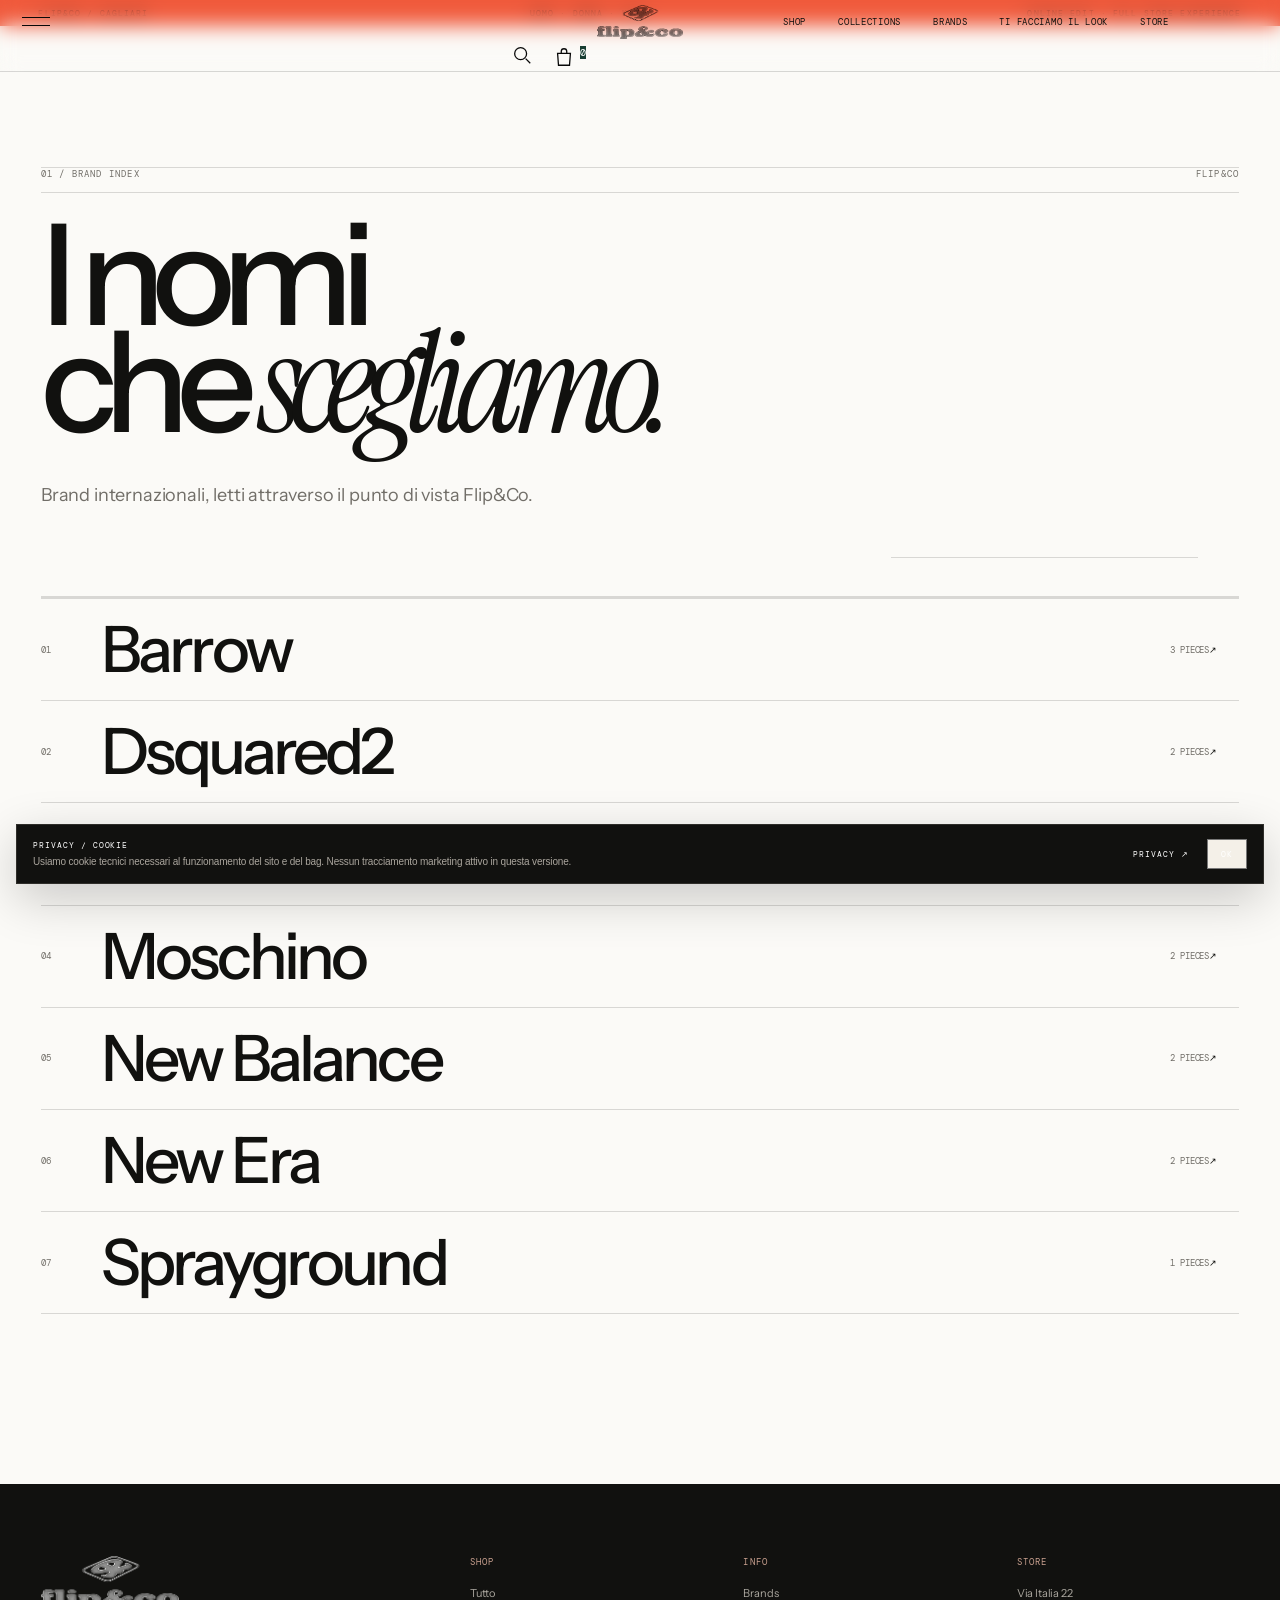
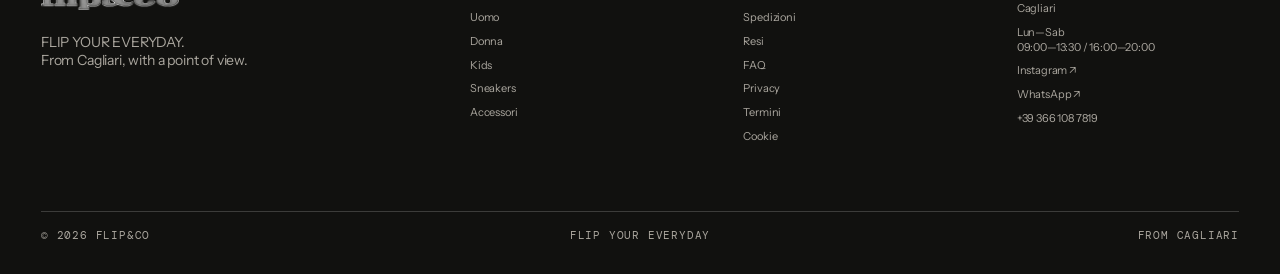
==== commit 37941ea6: "Add files via upload" ====
--- a/brand.html
+++ b/brand.html
@@ -1,2 +1,2 @@
 <!DOCTYPE html>
-<html lang="it"><head><meta charset="utf-8"/><meta content="width=device-width,initial-scale=1" name="viewport"/><title>Brands — Flip&amp;Co</title><link href="styles.css?v=36" rel="stylesheet"/><meta content="Scopri i brand selezionati da Flip&amp;Co e la loro presenza nell'Online Edit." name="description"/><meta content="#F4F1EA" name="theme-color"/></head><body><div id="siteHeader"></div><main><section class="page-hero wrap"><div class="section-line"><span>01 / BRAND INDEX</span><span>FLIP&amp;CO</span></div><h1>I nomi<br/>che <i>scegliamo.</i></h1><p>Brand internazionali, letti attraverso il punto di vista Flip&amp;Co.</p></section><section class="brands-page wrap" id="brands"></section></main><div id="siteFooter"></div><div id="cartRoot"></div><script src="js/data.js"></script><script src="js/commerce.js"></script><script src="js/site.js"></script><script src="js/brand.js"></script></body></html>+<html lang="it"><head><meta charset="utf-8"/><meta content="width=device-width,initial-scale=1" name="viewport"/><title>Brands — Flip&amp;Co</title><link href="styles.css?v=52.6" rel="stylesheet"/><meta content="Scopri i brand selezionati da Flip&amp;Co e la loro presenza nell'Online Edit." name="description"/><meta content="#F4F1EA" name="theme-color"/></head><body><div id="siteHeader"></div><main><section class="page-hero wrap"><div class="section-line"><span>01 / BRAND INDEX</span><span>FLIP&amp;CO</span></div><h1>I nomi<br/>che <i>scegliamo.</i></h1><p>Brand internazionali, letti attraverso il punto di vista Flip&amp;Co.</p></section><section class="brands-page wrap" id="brands"></section></main><div id="siteFooter"></div><div id="cartRoot"></div><script src="js/data.js?v=52.6"></script><script src="js/commerce.js?v=52.6"></script><script src="js/site.js?v=52.6"></script><script src="js/brand.js?v=52.6"></script></body></html>
--- a/styles.css
+++ b/styles.css
@@ -947,3 +947,347 @@
 .mega a,.mega button,.search input,.search-row{pointer-events:auto!important}
 
 .no-scroll .header{transform:translateY(0)!important}
+
+
+/* =========================================================
+   FLIP&CO V40 — COMPACT HORIZONTAL FOOTER
+   ========================================================= */
+.footer{
+  padding:72px var(--pad) 22px!important;
+  overflow:hidden;
+}
+.footer-main{
+  max-width:var(--max);
+  margin:auto;
+  display:grid!important;
+  grid-template-columns:minmax(220px,1.7fr) repeat(3,minmax(120px,1fr))!important;
+  gap:clamp(24px,4vw,72px)!important;
+  padding-bottom:58px!important;
+  align-items:start;
+}
+.footer-brand{
+  grid-column:auto!important;
+}
+.footer-brand img{
+  width:138px!important;
+  max-width:100%;
+}
+.footer-brand p{
+  max-width:210px;
+  margin-top:18px!important;
+}
+.footer-main>div:not(.footer-brand){
+  min-width:0;
+}
+.footer-main>div:not(.footer-brand) a,
+.footer-main>div:not(.footer-brand) span{
+  margin-bottom:9px!important;
+}
+.footer-bottom{
+  max-width:var(--max);
+  margin:auto;
+}
+
+/* Mobile: compact two-column footer instead of a long vertical stack */
+@media(max-width:560px){
+  .footer{
+    padding:52px 16px 18px!important;
+  }
+  .footer-main{
+    grid-template-columns:1fr 1fr!important;
+    gap:38px 28px!important;
+    padding-bottom:42px!important;
+  }
+  .footer-brand{
+    grid-column:1/-1!important;
+    display:grid;
+    grid-template-columns:minmax(120px,1fr) minmax(120px,1fr);
+    gap:24px;
+    align-items:end;
+  }
+  .footer-brand p{
+    margin:0!important;
+    max-width:160px;
+    justify-self:end;
+    font-size:11px;
+  }
+  .footer small{
+    margin-bottom:14px!important;
+  }
+  .footer a,.footer span{
+    font-size:10px!important;
+    line-height:1.25;
+  }
+  .footer-main>div:nth-child(4){
+    grid-column:1/-1;
+    border-top:1px solid rgba(255,255,255,.14);
+    padding-top:28px;
+    display:grid;
+    grid-template-columns:1fr 1fr;
+    gap:0 24px;
+  }
+  .footer-main>div:nth-child(4) small{
+    grid-column:1/-1;
+  }
+  .footer-main>div:nth-child(4) span:first-of-type{
+    grid-column:1;
+  }
+  .footer-main>div:nth-child(4) span:nth-of-type(2){
+    grid-column:2;
+  }
+  .footer-main>div:nth-child(4) a{
+    grid-column:auto;
+  }
+  .footer-bottom{
+    grid-template-columns:1fr 1fr 1fr!important;
+    gap:8px!important;
+    align-items:start;
+  }
+  .footer-bottom span{
+    font-size:7px!important;
+    white-space:nowrap;
+  }
+  .footer-bottom span:nth-child(2){text-align:center!important}
+  .footer-bottom span:last-child{text-align:right!important}
+}
+
+
+/* =========================================================
+   V49 — PRODUCT EXPERIENCE
+   Same visual grammar as V48 Shop:
+   ivory / ink / Flip orange / editorial typography.
+   ========================================================= */
+:root{--flip-orange:#f05a3c;--flip-orange-dark:#c93d28}
+
+body[data-page="product"]{
+  --product-orange:var(--flip-orange);
+}
+body[data-page="product"] .product-page,
+body[data-page="product"] main{overflow:clip}
+
+body[data-page="product"] .product-breadcrumb,
+body[data-page="product"] .product-back{
+  font:9px "DM Mono",monospace;
+  letter-spacing:.11em;
+  text-transform:uppercase;
+}
+body[data-page="product"] .product-breadcrumb a:hover,
+body[data-page="product"] .product-back:hover{color:var(--product-orange)!important}
+
+body[data-page="product"] .product-gallery{
+  position:relative;
+  background:#fff;
+}
+body[data-page="product"] .product-gallery:before{
+  content:"FLIP / SELECTED";
+  position:absolute;z-index:4;left:14px;top:14px;
+  padding:7px 9px;background:var(--product-orange);color:#fff;
+  font:8px "DM Mono",monospace;letter-spacing:.12em;
+}
+body[data-page="product"] .product-info{
+  position:relative;
+}
+body[data-page="product"] .product-info:before{
+  content:"";display:block;width:36px;height:3px;background:var(--product-orange);margin-bottom:18px;
+}
+body[data-page="product"] .product-brand,
+body[data-page="product"] .product-kicker{color:var(--product-orange)!important}
+
+body[data-page="product"] .product-price,
+body[data-page="product"] .product-meta strong{
+  font-family:"DM Mono",monospace;
+  letter-spacing:-.03em;
+}
+body[data-page="product"] .product-size button,
+body[data-page="product"] .size-option{
+  transition:.2s ease;
+}
+body[data-page="product"] .product-size button:hover,
+body[data-page="product"] .product-size button.is-active,
+body[data-page="product"] .size-option:hover,
+body[data-page="product"] .size-option.is-active{
+  border-color:var(--product-orange)!important;
+  background:var(--product-orange)!important;
+  color:#fff!important;
+}
+body[data-page="product"] .product-add,
+body[data-page="product"] .add-to-bag,
+body[data-page="product"] button[type="submit"]{
+  background:var(--product-orange)!important;
+  border-color:var(--product-orange)!important;
+  color:#fff!important;
+  transition:background .2s ease,transform .2s ease;
+}
+body[data-page="product"] .product-add:hover,
+body[data-page="product"] .add-to-bag:hover,
+body[data-page="product"] button[type="submit"]:hover{
+  background:var(--product-orange-dark)!important;
+  border-color:var(--product-orange-dark)!important;
+  transform:translateY(-1px);
+}
+body[data-page="product"] .product-whatsapp{
+  border-color:var(--product-orange)!important;
+}
+body[data-page="product"] .product-whatsapp:hover{
+  background:var(--product-orange)!important;color:#fff!important;
+}
+body[data-page="product"] .product-buy-note{
+  border-left:2px solid var(--product-orange);
+  padding-left:12px;
+}
+body[data-page="product"] .product-detail summary:hover,
+body[data-page="product"] .product-story summary:hover,
+body[data-page="product"] .product-info-section summary:hover{
+  color:var(--product-orange);
+}
+
+/* Editorial purchase block */
+body[data-page="product"] .product-purchase,
+body[data-page="product"] .purchase-panel{
+  border-top:1px solid var(--ink);
+  padding-top:18px;
+}
+body[data-page="product"] .product-purchase .label,
+body[data-page="product"] .purchase-panel .label{
+  font:8px "DM Mono",monospace;
+  letter-spacing:.11em;
+  color:var(--muted);
+}
+
+/* If the existing product page uses a standard two-column layout,
+   keep the purchase information visually anchored. */
+@media(min-width:900px){
+  body[data-page="product"] .product-info,
+  body[data-page="product"] .product-details{
+    position:sticky;
+    top:96px;
+    align-self:start;
+  }
+}
+
+/* Mobile: product image first, buying controls close to thumb. */
+@media(max-width:760px){
+  body[data-page="product"] .product-gallery:before{left:10px;top:10px;font-size:7px}
+  body[data-page="product"] .product-info:before{margin-bottom:14px}
+  body[data-page="product"] .product-add,
+  body[data-page="product"] .add-to-bag,
+  body[data-page="product"] button[type="submit"]{
+    min-height:52px;
+    width:100%;
+  }
+}
+
+/* V50 — asset integration / product gallery */
+.pdp-v50 .pdp-v29-side{display:grid;grid-template-columns:1fr;align-content:start;gap:10px}
+.pdp-v50 .pdp-gallery-thumb{position:relative;border:0;padding:0;background:rgba(255,255,255,.62);aspect-ratio:1/1;overflow:hidden;cursor:pointer}
+.pdp-v50 .pdp-gallery-thumb img{display:block;width:100%;height:100%;object-fit:cover}
+.pdp-v50 .pdp-gallery-thumb span{position:absolute;left:8px;bottom:8px;background:rgba(241,238,232,.9);padding:5px 6px;font:8px 'DM Mono',monospace;letter-spacing:.1em}
+.pdp-v50 .pdp-gallery-thumb.is-active{outline:2px solid #f05a3c;outline-offset:-2px}
+.pdp-v50 .pdp-gallery-thumb:hover img{transform:scale(1.025)}
+.pdp-v50-related{padding:90px 0 120px}
+.pdp-v50-related-head{display:flex;justify-content:space-between;align-items:center;border-top:1px solid var(--line);padding-top:18px;font:9px 'DM Mono',monospace;letter-spacing:.12em}
+.pdp-v50-related-head a{border-bottom:1px solid currentColor;padding-bottom:4px}
+.pdp-v50-related-grid{display:grid;grid-template-columns:repeat(4,1fr);gap:14px;margin-top:24px}
+.pdp-v50-related-grid> a{display:block}
+.pdp-v50-related-grid> a>div{background:#fff;aspect-ratio:4/5;overflow:hidden}
+.pdp-v50-related-grid img{width:100%;height:100%;object-fit:contain;display:block;transition:transform .5s var(--ease)}
+.pdp-v50-related-grid a:hover img{transform:scale(1.03)}
+.pdp-v50-related-grid small{display:block;font:8px 'DM Mono',monospace;letter-spacing:.1em;margin-top:10px;color:var(--muted)}
+.pdp-v50-related-grid b{display:block;font-size:15px;letter-spacing:-.02em;margin-top:3px}
+@media(max-width:760px){
+ .pdp-v50 .pdp-v29-gallery{grid-template-columns:1fr;min-height:auto}
+ .pdp-v50 .pdp-v29-main{min-height:72svh}
+ .pdp-v50 .pdp-v29-side{grid-template-columns:repeat(2,1fr)}
+ .pdp-v50-related{padding:60px var(--pad) 90px}
+ .pdp-v50-related-grid{grid-template-columns:repeat(2,1fr);gap:16px}
+}
+
+/* V51.6 — FLIP ORANGE HEADER */
+.header{
+  background:rgba(241,238,232,.18)!important;
+  border-bottom-color:rgba(0,0,0,.18)!important;
+  backdrop-filter:blur(10px);
+  -webkit-backdrop-filter:blur(10px);
+  transition:background .35s ease,border-color .35s ease,box-shadow .35s ease;
+}
+.header .brandmark img{filter:brightness(0)!important}
+.header .menu-btn i{background:#080808!important}
+.header .icon svg,.header .bag svg{stroke:#080808!important}
+.header.is-scrolled{
+  background:#f05a3c!important;
+  border-bottom-color:rgba(0,0,0,.16)!important;
+  box-shadow:0 8px 28px rgba(0,0,0,.08);
+}
+.utility{background:#f05a3c!important;color:#080808!important}
+.mega,.search{background:#f05a3c!important;color:#080808!important;border-color:rgba(0,0,0,.18)!important}
+.mega a,.mega small,.mega-note,.mega-note p,
+.search-inner input,.search-inner input::placeholder{color:#080808!important}
+.overlay{background:rgba(0,0,0,.48)}
+@media(max-width:900px){
+  .utility{display:none}
+  .header{
+    position:fixed;top:0;left:0;right:0;z-index:80;height:74px;
+    background:rgba(241,238,232,.10)!important;
+    border-bottom-color:rgba(0,0,0,.14)!important;
+  }
+  .header.is-scrolled{background:#f05a3c!important}
+  .mega,.search{top:74px}
+}
+
+
+/* V51.9 — HEADER REAL OVERLAY / FLIP ORANGE ON SCROLL */
+.header{
+  position:absolute!important;
+  top:0!important;
+  left:0!important;
+  right:0!important;
+  width:100%!important;
+  z-index:1000!important;
+  background:transparent!important;
+  border-bottom-color:rgba(0,0,0,.14)!important;
+  box-shadow:none!important;
+}
+.header.is-scrolled{
+  position:fixed!important;
+  top:0!important;
+  background:#f05a3c!important;
+  border-bottom-color:rgba(0,0,0,.16)!important;
+  box-shadow:0 8px 28px rgba(0,0,0,.08)!important;
+}
+.header.is-scrolled .brandmark img{filter:brightness(0)!important}
+.header.is-scrolled .menu-btn i{background:#080808!important}
+.header.is-scrolled .icon svg,.header.is-scrolled .bag svg{stroke:#080808!important}
+
+@media(max-width:900px){
+  .header{
+    position:absolute!important;
+    top:0!important;
+    background:transparent!important;
+    border-bottom-color:rgba(255,255,255,.22)!important;
+  }
+  .header.is-scrolled{
+    position:fixed!important;
+    background:#f05a3c!important;
+    border-bottom-color:rgba(0,0,0,.16)!important;
+  }
+}
+
+/* V52 — Finder result mobile containment */
+.f29-finder .f29-result{box-sizing:border-box;max-width:100%;overflow:hidden}
+.f29-finder .f29-finder-selection{width:100%;max-width:100%;overflow:hidden}
+.f29-finder .f29-finder-picked{width:100%;max-width:100%;box-sizing:border-box}
+.f29-finder .f29-product-card{min-width:0;max-width:100%;box-sizing:border-box;overflow:hidden}
+.f29-finder .f29-product-image{width:100%;max-width:100%;overflow:hidden}
+.f29-finder .f29-product-image img{display:block;width:100%;max-width:100%;height:100%;object-fit:cover}
+@media(max-width:900px){
+  .f29-finder .f29-result{margin-left:0!important;margin-right:0!important;padding-left:0!important;padding-right:0!important;width:100%!important;max-width:100%!important}
+  .f29-finder .f29-result-head{width:100%;max-width:100%;box-sizing:border-box}
+  .f29-finder .f29-result-head strong{max-width:100%;overflow-wrap:anywhere}
+  .f29-finder .f29-finder-picked{grid-template-columns:repeat(2,minmax(0,1fr));gap:12px;align-items:start}
+  .f29-finder .f29-finder-picked .f29-product-card:nth-child(2),
+  .f29-finder .f29-finder-picked .f29-product-card:nth-child(4){margin-top:0!important}
+  .f29-finder .f29-product-meta{min-width:0}
+  .f29-finder .f29-product-meta b,
+  .f29-finder .f29-product-meta small,
+  .f29-finder .f29-product-meta span{max-width:100%;overflow:hidden;text-overflow:ellipsis;white-space:nowrap}
+}
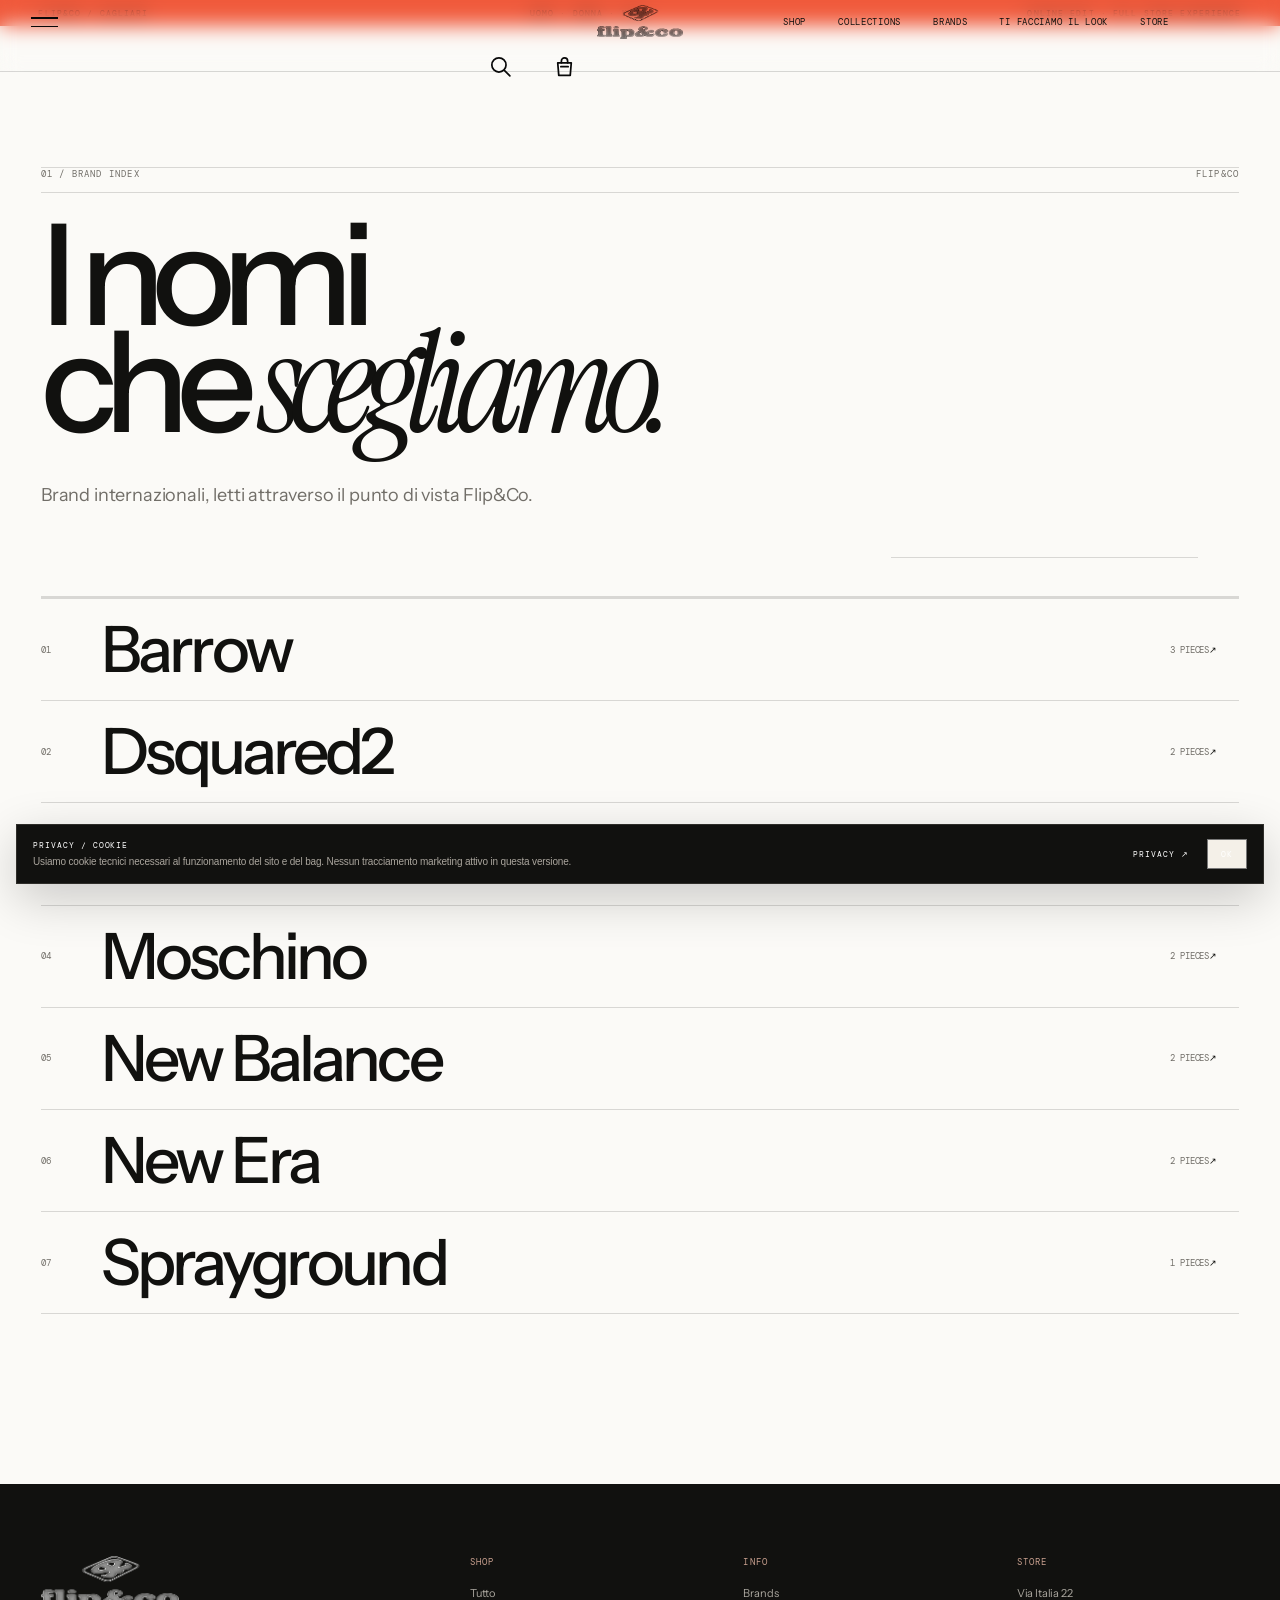
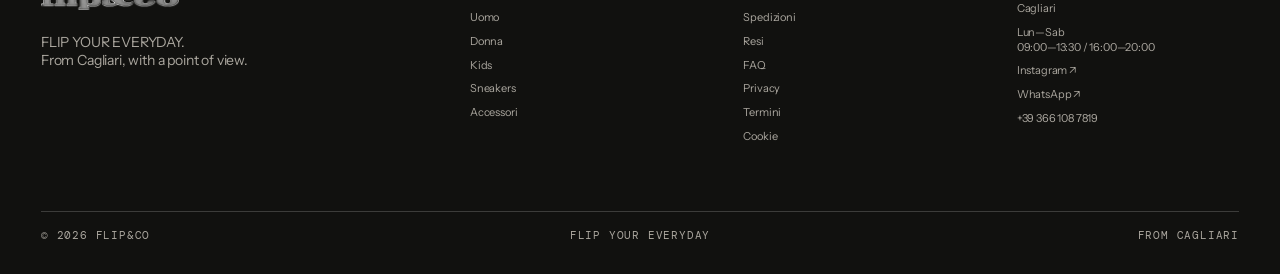
==== commit c53a6b58: "Add files via upload" ====
--- a/brand.html
+++ b/brand.html
@@ -1,2 +1,2 @@
 <!DOCTYPE html>
-<html lang="it"><head><meta charset="utf-8"/><meta content="width=device-width,initial-scale=1" name="viewport"/><title>Brands — Flip&amp;Co</title><link href="styles.css?v=52.6" rel="stylesheet"/><meta content="Scopri i brand selezionati da Flip&amp;Co e la loro presenza nell'Online Edit." name="description"/><meta content="#F4F1EA" name="theme-color"/></head><body><div id="siteHeader"></div><main><section class="page-hero wrap"><div class="section-line"><span>01 / BRAND INDEX</span><span>FLIP&amp;CO</span></div><h1>I nomi<br/>che <i>scegliamo.</i></h1><p>Brand internazionali, letti attraverso il punto di vista Flip&amp;Co.</p></section><section class="brands-page wrap" id="brands"></section></main><div id="siteFooter"></div><div id="cartRoot"></div><script src="js/data.js?v=52.6"></script><script src="js/commerce.js?v=52.6"></script><script src="js/site.js?v=52.6"></script><script src="js/brand.js?v=52.6"></script></body></html>+<html lang="it"><head><meta charset="utf-8"/><meta content="width=device-width,initial-scale=1" name="viewport"/><title>Brands — Flip&amp;Co</title><link href="styles.css?v=52.6" rel="stylesheet"/><meta content="Scopri i brand selezionati da Flip&amp;Co e la loro presenza nell'Online Edit." name="description"/><meta content="#F4F1EA" name="theme-color"/></head><body><div id="siteHeader"></div><main><section class="page-hero wrap"><div class="section-line"><span>01 / BRAND INDEX</span><span>FLIP&amp;CO</span></div><h1>I nomi<br/>che <i>scegliamo.</i></h1><p>Brand internazionali, letti attraverso il punto di vista Flip&amp;Co.</p></section><section class="brands-page wrap" id="brands"></section></main><div id="siteFooter"></div><div id="cartRoot"></div><script src="js/data.js?v=52.6"></script><script src="js/commerce.js?v=52.6"></script><script src="js/site.js?v=55.0"></script><script src="js/brand.js?v=52.6"></script></body></html>
--- a/styles.css
+++ b/styles.css
@@ -1291,3 +1291,226 @@
   .f29-finder .f29-product-meta small,
   .f29-finder .f29-product-meta span{max-width:100%;overflow:hidden;text-overflow:ellipsis;white-space:nowrap}
 }
+
+
+/* =========================================================
+   F53 WORLDS — moved from homepage to Collections
+   ========================================================= */
+.f53-worlds{
+  background:#f4efe5;
+  color:#111;
+  border-bottom:1px solid rgba(17,17,17,.14);
+}
+.f53-worlds-inner{
+  width:min(1380px,calc(100% - 56px));
+  margin:0 auto;
+  padding:clamp(58px,8vw,110px) 0 72px;
+}
+.f53-worlds-label{
+  display:flex;
+  justify-content:space-between;
+  gap:20px;
+  padding-bottom:18px;
+  border-bottom:1px solid rgba(17,17,17,.2);
+  color:#f05a3c;
+  font:10px/1 "DM Mono",monospace;
+  letter-spacing:.1em;
+  text-transform:uppercase;
+}
+.f53-worlds-label span:last-child{color:#111}
+.f53-worlds-heading{
+  display:grid;
+  grid-template-columns:minmax(0,1fr) minmax(260px,.5fr);
+  gap:40px;
+  align-items:end;
+  margin-top:52px;
+}
+.f53-worlds-heading h1{
+  margin:0;
+  font-size:clamp(70px,10vw,150px);
+  line-height:.82;
+  letter-spacing:-.065em;
+  font-weight:500;
+}
+.f53-worlds-heading h1 em{
+  color:#f05a3c;
+  font-family:"Instrument Serif",Georgia,serif;
+  font-weight:400;
+}
+.f53-worlds-heading p{
+  margin:0 0 5px;
+  max-width:390px;
+  color:rgba(17,17,17,.6);
+  font-size:15px;
+  line-height:1.55;
+}
+.f53-worlds-link{
+  display:inline-block;
+  margin-top:36px;
+  padding-bottom:9px;
+  border-bottom:1px solid #111;
+  color:#111;
+  text-decoration:none;
+  font:10px/1 "DM Mono",monospace;
+  letter-spacing:.1em;
+}
+.f53-worlds-grid{
+  display:grid;
+  grid-template-columns:repeat(3,minmax(0,1fr));
+  gap:14px;
+  margin-top:58px;
+}
+.f53-world-card{display:block;color:#111;text-decoration:none}
+.f53-world-media{
+  position:relative;
+  aspect-ratio:3/4;
+  overflow:hidden;
+  background:#111;
+}
+.f53-world-media img{
+  display:block;
+  width:100%;
+  height:100%;
+  object-fit:cover;
+  transition:transform .7s cubic-bezier(.2,.7,.2,1);
+}
+.f53-world-card:hover img{transform:scale(1.03)}
+.f53-world-media span{
+  position:absolute;
+  left:28px;
+  bottom:24px;
+  color:#f7f1e7;
+  font-size:clamp(28px,3.5vw,52px);
+  line-height:.9;
+  letter-spacing:-.04em;
+}
+@media(max-width:700px){
+  .f53-worlds-inner{width:calc(100% - 28px);padding:48px 0 42px}
+  .f53-worlds-heading{grid-template-columns:1fr;gap:24px;margin-top:30px}
+  .f53-worlds-heading h1{font-size:clamp(62px,18vw,92px)}
+  .f53-worlds-heading p{font-size:14px}
+  .f53-worlds-grid{
+    grid-template-columns:1fr;
+    gap:10px;
+    margin-top:42px;
+  }
+  .f53-world-media{aspect-ratio:4/5}
+  .f53-world-media span{left:20px;bottom:18px}
+}
+
+
+/* =========================================================
+   V53 — HEADER / ICON POLISH
+   ========================================================= */
+.header-inner{min-height:68px}
+.menu-btn,.icon,.bag{
+  width:44px!important;
+  height:44px!important;
+  min-width:44px!important;
+  display:grid!important;
+  place-items:center!important;
+  border:0!important;
+  background:transparent!important;
+  color:#111!important;
+  -webkit-tap-highlight-color:transparent;
+}
+.menu-btn{gap:0!important;align-content:center!important}
+.menu-btn i{
+  width:27px!important;
+  height:1.5px!important;
+  margin:0!important;
+  background:#111!important;
+  transition:transform .28s cubic-bezier(.2,.7,.2,1),opacity .2s ease!important;
+}
+.menu-btn i+ i{margin-top:7px!important}
+.icon svg,.bag svg{
+  width:25px!important;
+  height:25px!important;
+  fill:none!important;
+  stroke:#111!important;
+  stroke-width:1.65!important;
+  stroke-linecap:round!important;
+  stroke-linejoin:round!important;
+}
+.icon:hover svg,.bag:hover svg{transform:scale(1.045)}
+.icon svg,.bag svg{transition:transform .22s ease}
+.bag{position:relative!important}
+.bag b{
+  position:absolute!important;
+  top:2px!important;
+  right:1px!important;
+  min-width:15px!important;
+  height:15px!important;
+  padding:0 4px!important;
+  display:grid!important;
+  place-items:center!important;
+  border-radius:99px!important;
+  background:#f05a3c!important;
+  color:#111!important;
+  font:600 8px/1 "DM Mono",monospace!important;
+  letter-spacing:0!important;
+  box-sizing:border-box!important;
+}
+.bag b[hidden]{display:none!important}
+.menu-btn:focus-visible,.icon:focus-visible,.bag:focus-visible{
+  outline:1px solid rgba(17,17,17,.4)!important;
+  outline-offset:3px!important;
+}
+.header .brandmark img{
+  width:108px!important;
+  max-width:108px!important;
+}
+@media(max-width:900px){
+  .header{
+    height:74px!important;
+    background:rgba(244,239,229,.97)!important;
+    backdrop-filter:blur(16px)!important;
+    -webkit-backdrop-filter:blur(16px)!important;
+    border-bottom:1px solid rgba(17,17,17,.10)!important;
+  }
+  .header.is-scrolled{
+    background:#f05a3c!important;
+  }
+  .header-inner{
+    padding:0 17px!important;
+    min-height:74px;
+  }
+  .header .brandmark img{
+    width:106px!important;
+    max-width:106px!important;
+  }
+  .head-actions{gap:5px!important}
+  .menu-btn,.icon,.bag{
+    width:44px!important;
+    height:44px!important;
+    min-width:44px!important;
+  }
+  .icon svg,.bag svg{width:24px!important;height:24px!important}
+  .bag b{top:2px!important;right:0!important}
+}
+
+
+/* =========================================================
+   FLIP&CO V53.4 — VIEWPORT WIDTH NORMALIZATION
+   Prevent accidental width constraints on the home shell.
+   ========================================================= */
+html,body{
+  width:100%!important;
+  max-width:none!important;
+  min-width:0!important;
+  margin:0!important;
+  overflow-x:hidden!important;
+}
+body.flip29-home,
+body.flip29-home main,
+body.flip29-home section,
+body.flip29-home #siteHeader,
+body.flip29-home #siteFooter{
+  width:100%!important;
+  max-width:none!important;
+  min-width:0!important;
+  box-sizing:border-box!important;
+}
+body.flip29-home main{
+  display:block!important;
+}
